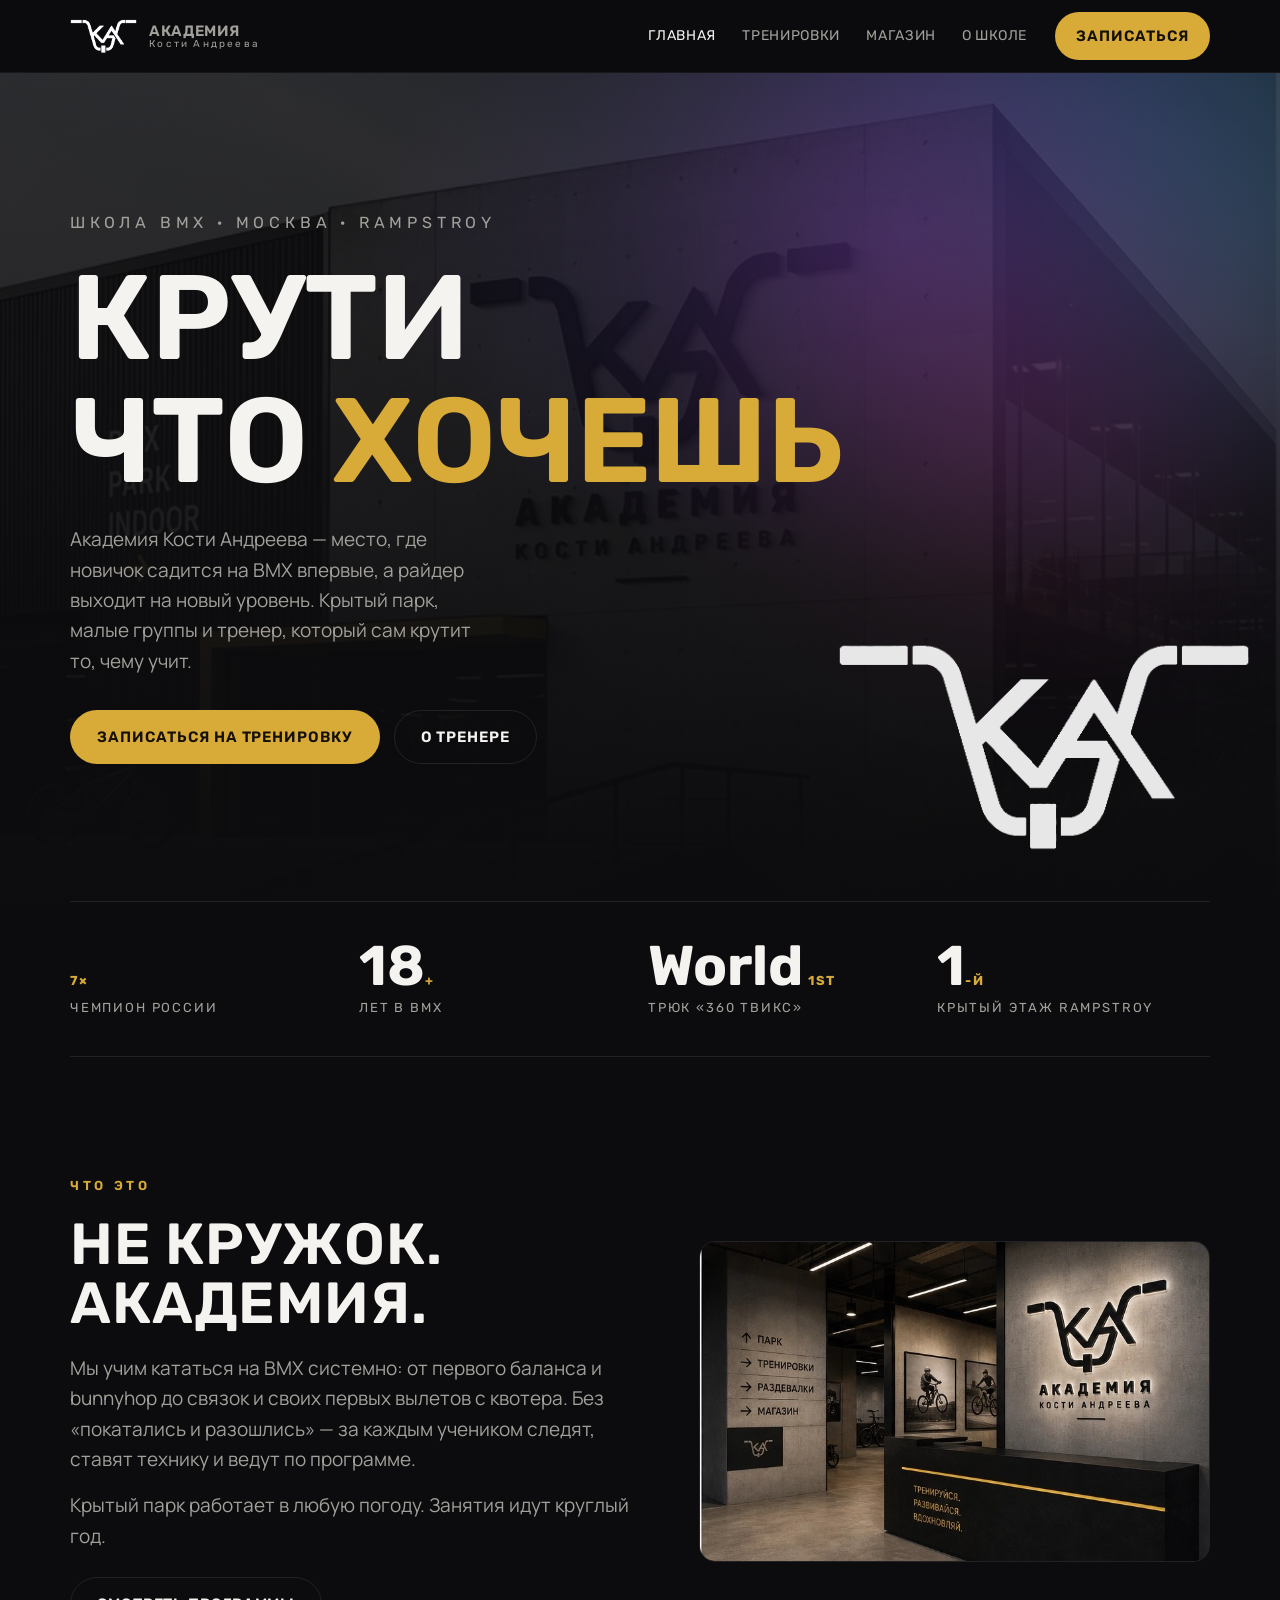
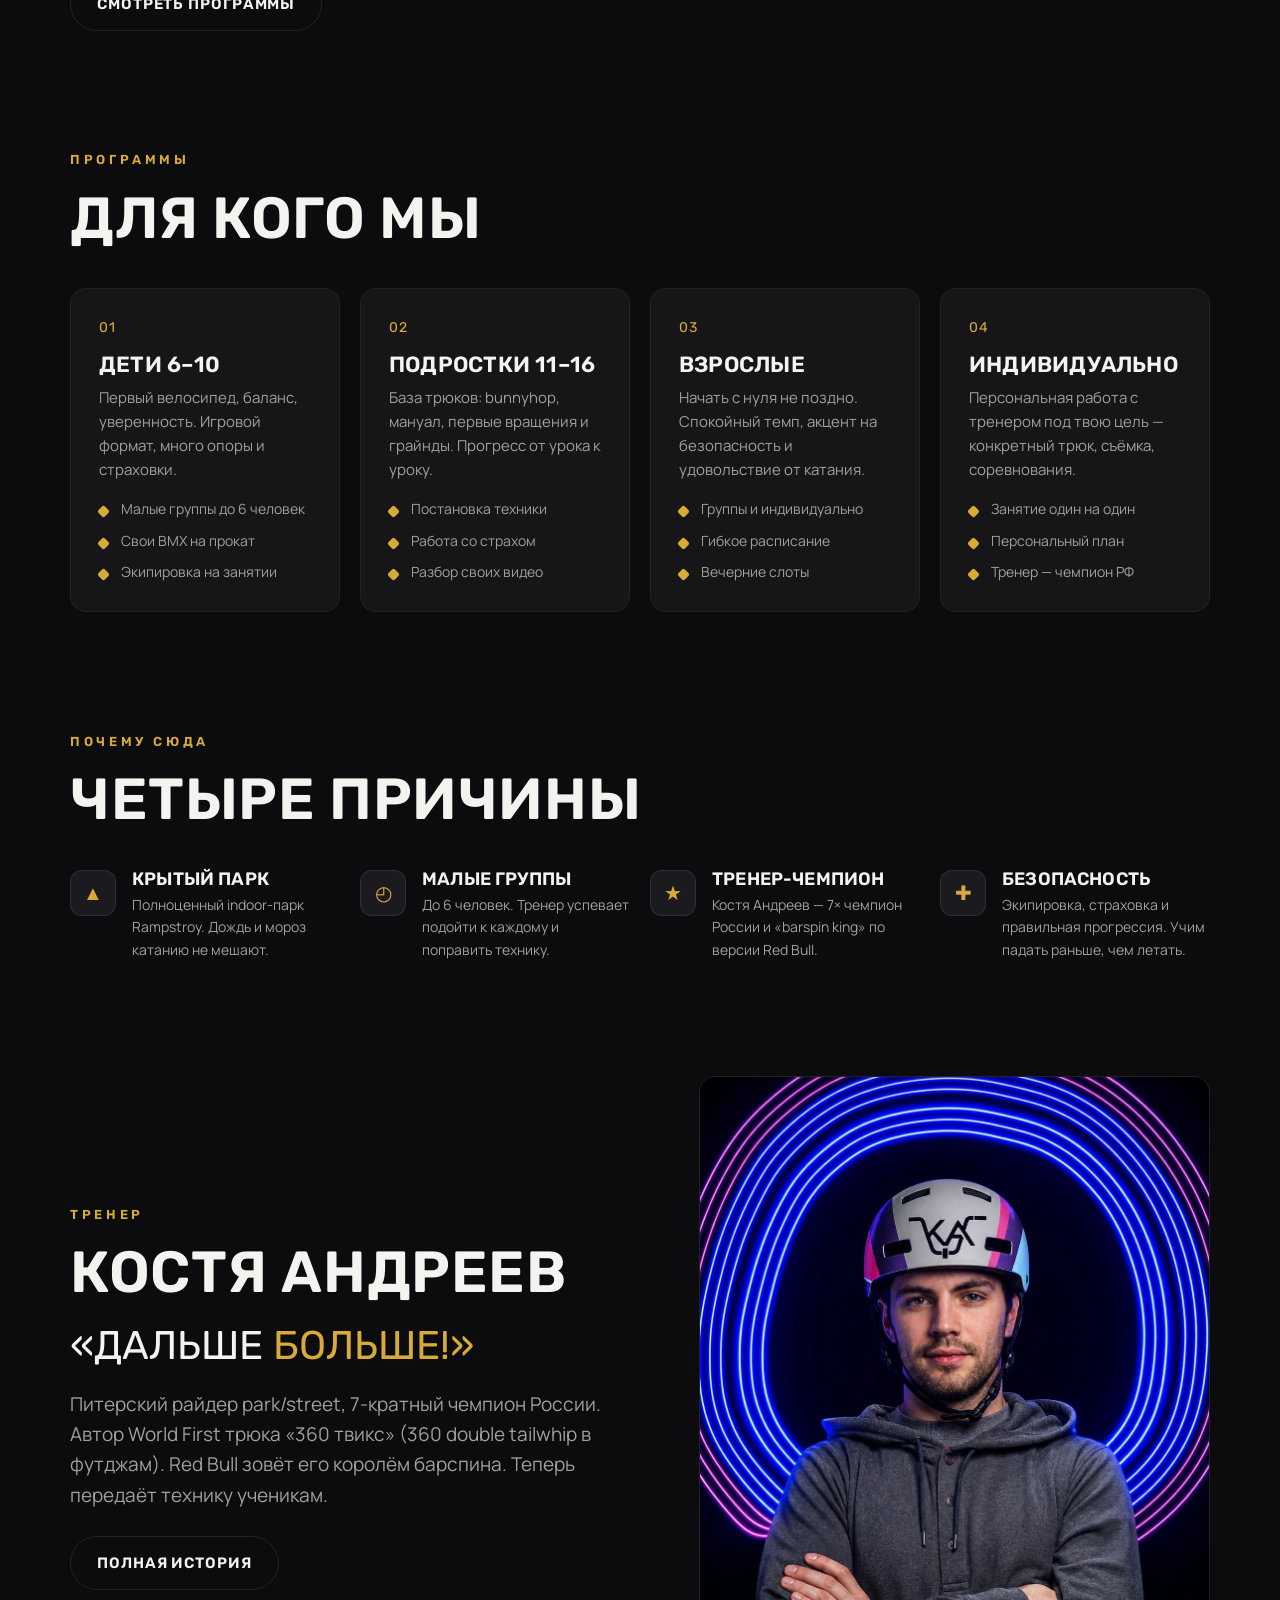
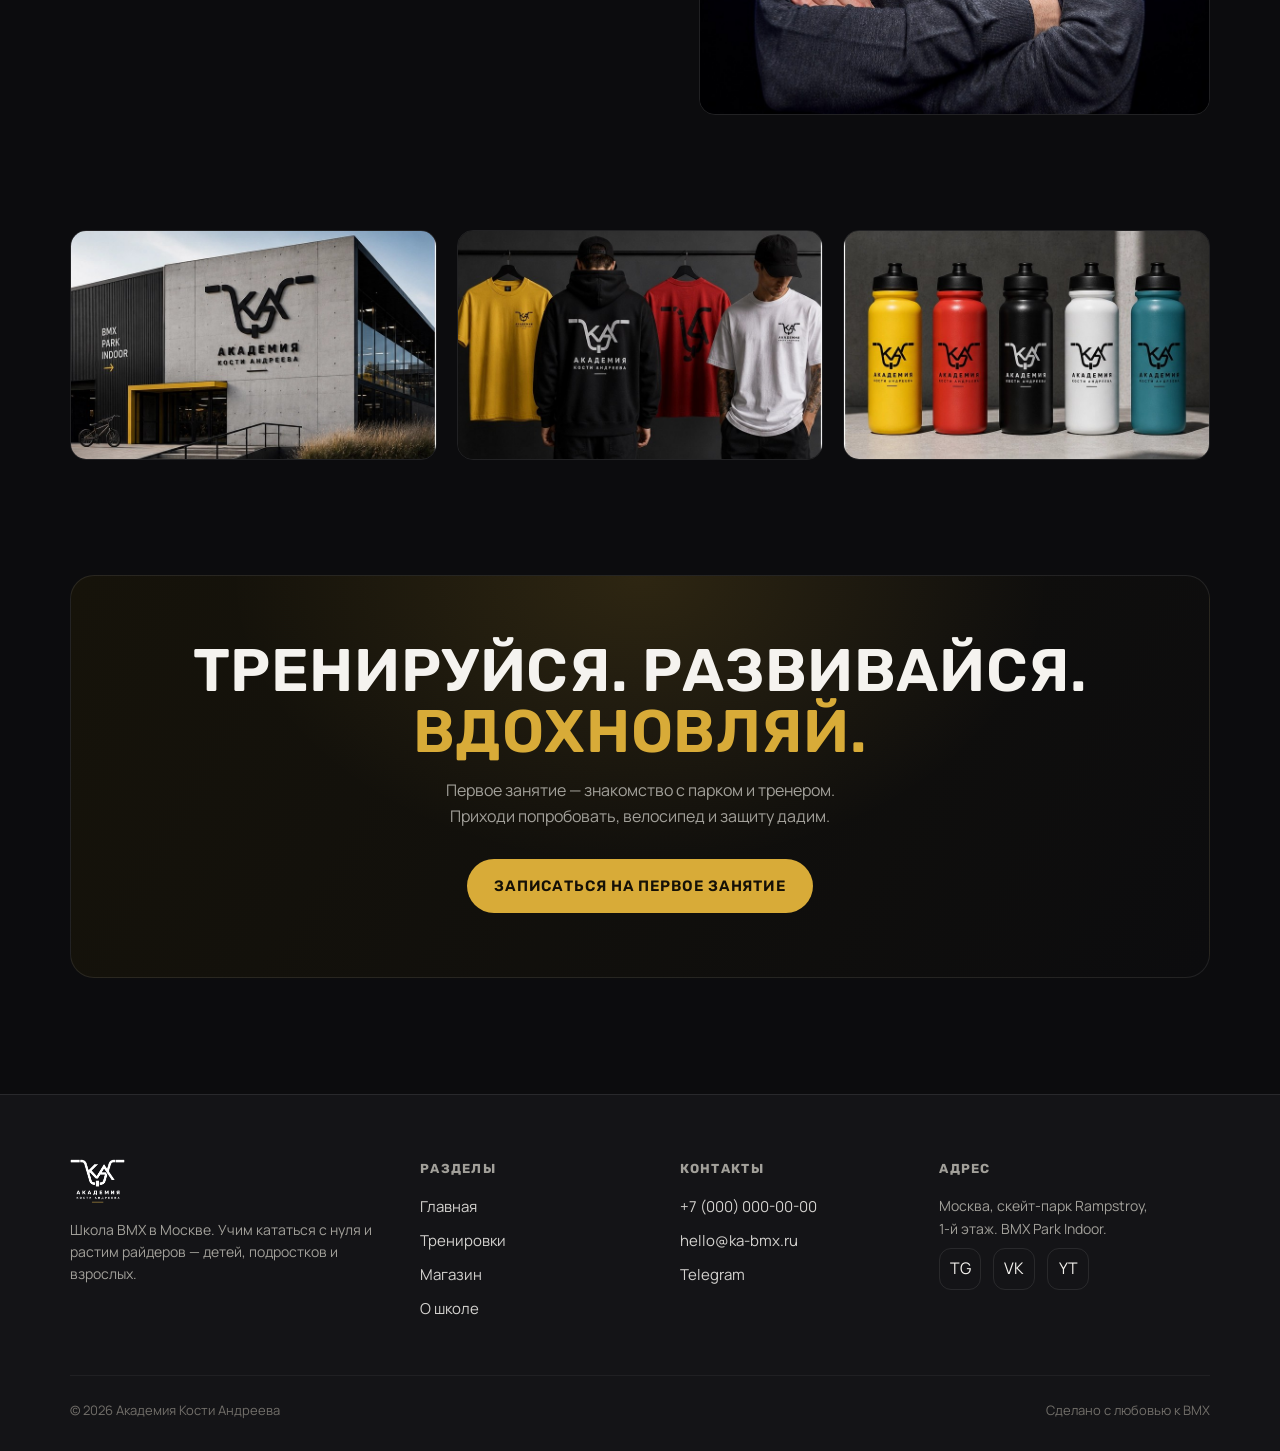
==== index.html @ 8b7b860c "Сайт «Академия Кости Андреева» — школа BMX Статический сайт (HTML/CSS/JS, без сборки), адаптив под д" ====
<!DOCTYPE html>
<html lang="ru">
<head>
<meta charset="UTF-8">
<meta name="viewport" content="width=device-width, initial-scale=1">
<title>Академия Кости Андреева — школа BMX в Москве</title>
<meta name="description" content="BMX-школа Кости Андреева на первом этаже Rampstroy в Москве. Обучение трюкам для детей, подростков и взрослых. Крытый парк, малые группы, тренер — чемпион России.">
<meta property="og:title" content="Академия Кости Андреева — школа BMX в Москве">
<meta property="og:description" content="Крытый парк, малые группы, тренер — 7× чемпион России. Тренируйся. Развивайся. Вдохновляй.">
<meta property="og:image" content="assets/img/building.jpg">
<link rel="icon" type="image/png" sizes="32x32" href="assets/logo/favicon-32.png">
<link rel="apple-touch-icon" href="assets/logo/favicon-180.png">
<link rel="preconnect" href="https://fonts.googleapis.com">
<link rel="preconnect" href="https://fonts.gstatic.com" crossorigin>
<link href="https://fonts.googleapis.com/css2?family=Rubik:wght@500;600;700;800;900&family=Manrope:wght@400;500;600;700&display=swap&subset=cyrillic,latin" rel="stylesheet">
<link rel="stylesheet" href="styles.css">
</head>
<body>

<header class="header">
  <nav class="nav container">
    <a class="brand" href="index.html">
      <img src="assets/logo/logo-mark-white.png" alt="Логотип Академии Кости Андреева">
      <span style="line-height:1"><b>Академия</b><span>Кости Андреева</span></span>
    </a>
    <div class="nav-links" id="menu">
      <a href="index.html" aria-current="page">Главная</a>
      <a href="training.html">Тренировки</a>
      <a href="shop.html">Магазин</a>
      <a href="about.html">О школе</a>
      <a class="btn btn-gold" href="training.html#zapis">Записаться</a>
    </div>
    <a class="btn btn-gold desk" href="training.html#zapis">Записаться</a>
    <button class="burger" aria-label="Меню"><span></span><span></span><span></span></button>
  </nav>
</header>

<section class="hero">
  <div class="hero-bg"><img src="assets/img/building.jpg" alt="Здание академии"></div>
  <div class="hero-glow"></div>
  <img class="hero-mark" src="assets/logo/logo-mark-white.png" alt="">
  <div class="container hero-inner">
    <div class="tag">Школа BMX · Москва · Rampstroy</div>
    <h1>Крути<br>что <span class="g">хочешь</span></h1>
    <p class="lead">Академия Кости Андреева — место, где новичок садится на BMX впервые, а райдер выходит на новый уровень. Крытый парк, малые группы и тренер, который сам крутит то, чему учит.</p>
    <div class="hero-cta">
      <a class="btn btn-gold" href="training.html#zapis">Записаться на тренировку</a>
      <a class="btn btn-ghost" href="about.html">О тренере</a>
    </div>
  </div>
</section>

<div class="container">
  <div class="stats reveal">
    <div class="stat"><b><span class="g">7×</span></b><span>чемпион России</span></div>
    <div class="stat"><b>18<span class="g">+</span></b><span>лет в BMX</span></div>
    <div class="stat"><b>World<span class="g"> 1st</span></b><span>трюк «360 твикс»</span></div>
    <div class="stat"><b>1<span class="g">-й</span></b><span>крытый этаж Rampstroy</span></div>
  </div>
</div>

<section class="section">
  <div class="container split">
    <div class="reveal">
      <div class="eyebrow">Что это</div>
      <h2 class="sec-title">Не кружок.<br>Академия.</h2>
      <p class="lead" style="margin-top:20px">Мы учим кататься на BMX системно: от первого баланса и bunnyhop до связок и своих первых вылетов с квотера. Без «покатались и разошлись» — за каждым учеником следят, ставят технику и ведут по программе.</p>
      <p class="lead" style="margin-top:16px">Крытый парк работает в любую погоду. Занятия идут круглый год.</p>
      <a class="btn btn-ghost" style="margin-top:26px" href="training.html">Смотреть программы</a>
    </div>
    <div class="media wide reveal"><img src="assets/img/reception.jpg" alt="Интерьер академии"></div>
  </div>
</section>

<section class="section" style="padding-top:0">
  <div class="container">
    <div class="reveal" style="margin-bottom:40px">
      <div class="eyebrow">Программы</div>
      <h2 class="sec-title">Для кого мы</h2>
    </div>
    <div class="grid g-4">
      <div class="card reveal">
        <div class="num">01</div><h3>Дети 6–10</h3>
        <p>Первый велосипед, баланс, уверенность. Игровой формат, много опоры и страховки.</p>
        <ul><li>Малые группы до 6 человек</li><li>Свои BMX на прокат</li><li>Экипировка на занятии</li></ul>
      </div>
      <div class="card reveal">
        <div class="num">02</div><h3>Подростки 11–16</h3>
        <p>База трюков: bunnyhop, мануал, первые вращения и грайнды. Прогресс от урока к уроку.</p>
        <ul><li>Постановка техники</li><li>Работа со страхом</li><li>Разбор своих видео</li></ul>
      </div>
      <div class="card reveal">
        <div class="num">03</div><h3>Взрослые</h3>
        <p>Начать с нуля не поздно. Спокойный темп, акцент на безопасность и удовольствие от катания.</p>
        <ul><li>Группы и индивидуально</li><li>Гибкое расписание</li><li>Вечерние слоты</li></ul>
      </div>
      <div class="card reveal">
        <div class="num">04</div><h3>Индивидуально</h3>
        <p>Персональная работа с тренером под твою цель — конкретный трюк, съёмка, соревнования.</p>
        <ul><li>Занятие один на один</li><li>Персональный план</li><li>Тренер — чемпион РФ</li></ul>
      </div>
    </div>
  </div>
</section>

<section class="section" style="padding-top:0">
  <div class="container">
    <div class="reveal" style="margin-bottom:40px">
      <div class="eyebrow">Почему сюда</div>
      <h2 class="sec-title">Четыре причины</h2>
    </div>
    <div class="grid g-4">
      <div class="feat reveal"><div class="ic">▲</div><div><h3>Крытый парк</h3><p>Полноценный indoor-парк Rampstroy. Дождь и мороз катанию не мешают.</p></div></div>
      <div class="feat reveal"><div class="ic">◴</div><div><h3>Малые группы</h3><p>До 6 человек. Тренер успевает подойти к каждому и поправить технику.</p></div></div>
      <div class="feat reveal"><div class="ic">★</div><div><h3>Тренер-чемпион</h3><p>Костя Андреев — 7× чемпион России и «barspin king» по версии Red Bull.</p></div></div>
      <div class="feat reveal"><div class="ic">✚</div><div><h3>Безопасность</h3><p>Экипировка, страховка и правильная прогрессия. Учим падать раньше, чем летать.</p></div></div>
    </div>
  </div>
</section>

<section class="section" style="padding-top:0">
  <div class="container split rev">
    <div class="media reveal"><img src="assets/img/rider-neon.jpg" alt="Костя Андреев"></div>
    <div class="reveal">
      <div class="eyebrow">Тренер</div>
      <h2 class="sec-title">Костя Андреев</h2>
      <p class="quote">«Дальше <span class="g">больше!»</span></p>
      <p class="lead">Питерский райдер park/street, 7-кратный чемпион России. Автор World First трюка «360 твикс» (360 double tailwhip в футджам). Red Bull зовёт его королём барспина. Теперь передаёт технику ученикам.</p>
      <a class="btn btn-ghost" style="margin-top:26px" href="about.html">Полная история</a>
    </div>
  </div>
</section>

<section class="section" style="padding-top:0">
  <div class="container">
    <div class="grid g-3">
      <div class="media wide reveal"><img src="assets/img/building.jpg" alt="Академия снаружи"></div>
      <div class="media wide reveal"><img src="assets/img/merch.jpg" alt="Мерч академии"></div>
      <div class="media wide reveal"><img src="assets/img/bottles.jpg" alt="Бутылки академии"></div>
    </div>
  </div>
</section>

<section class="section" style="padding-top:0">
  <div class="container">
    <div class="band reveal">
      <h2>Тренируйся. Развивайся.<br><span style="color:var(--gold)">Вдохновляй.</span></h2>
      <p>Первое занятие — знакомство с парком и тренером. Приходи попробовать, велосипед и защиту дадим.</p>
      <a class="btn btn-gold" href="training.html#zapis">Записаться на первое занятие</a>
    </div>
  </div>
</section>

<!--FOOTER-->
<footer class="footer">
  <div class="container">
    <div class="f-grid">
      <div>
        <img class="flogo" src="assets/logo/logo-full-white.png" alt="Академия Кости Андреева">
        <p class="small">Школа BMX в Москве. Учим кататься с нуля и растим райдеров — детей, подростков и взрослых.</p>
      </div>
      <div>
        <h4>Разделы</h4>
        <a class="fl" href="index.html">Главная</a>
        <a class="fl" href="training.html">Тренировки</a>
        <a class="fl" href="shop.html">Магазин</a>
        <a class="fl" href="about.html">О школе</a>
      </div>
      <div>
        <h4>Контакты</h4>
        <a class="fl" href="tel:+70000000000">+7 (000) 000-00-00</a>
        <a class="fl" href="mailto:hello@ka-bmx.ru">hello@ka-bmx.ru</a>
        <a class="fl" href="https://t.me/">Telegram</a>
      </div>
      <div>
        <h4>Адрес</h4>
        <p class="small">Москва, скейт-парк Rampstroy,<br>1-й этаж. BMX Park Indoor.</p>
        <div class="socials">
          <a href="https://t.me/" aria-label="Telegram">TG</a>
          <a href="https://vk.com/" aria-label="VK">VK</a>
          <a href="https://youtube.com/" aria-label="YouTube">YT</a>
        </div>
      </div>
    </div>
    <div class="f-bottom">
      <span>© <span data-year>2026</span> Академия Кости Андреева</span>
      <span>Сделано с любовью к BMX</span>
    </div>
  </div>
</footer>

<script src="app.js"></script>
</body>
</html>
---- styles.css ----
:root{
  --bg:#0c0c0e;
  --bg-2:#141417;
  --bg-3:#1b1b1f;
  --card:#161619;
  --ink:#f5f3ef;
  --muted:#a2a09a;
  --muted-2:#726f6a;
  --gold:#d8ab38;
  --gold-hi:#f0c85c;
  --line:rgba(255,255,255,.09);
  --line-2:rgba(255,255,255,.05);
  --neon-a:#ff2e9a;
  --neon-b:#7b5cff;
  --neon-c:#22d3ee;
  --r:16px;
  --maxw:1180px;
  --ease:cubic-bezier(.2,.7,.2,1);
}

*{box-sizing:border-box;margin:0;padding:0}
html{scroll-behavior:smooth;-webkit-text-size-adjust:100%}
body{
  font-family:"Manrope",system-ui,-apple-system,Segoe UI,Roboto,sans-serif;
  background:var(--bg);color:var(--ink);line-height:1.6;
  font-size:16px;overflow-x:hidden;-webkit-font-smoothing:antialiased;
}
img{max-width:100%;display:block}
a{color:inherit;text-decoration:none}
h1,h2,h3,.display{font-family:"Rubik",Impact,sans-serif;font-weight:600;line-height:1.02;text-transform:uppercase;letter-spacing:.01em}
::selection{background:var(--gold);color:#000}

.container{width:100%;max-width:var(--maxw);margin:0 auto;padding:0 20px}
.section{padding:clamp(56px,9vw,120px) 0}
.eyebrow{
  font-family:"Rubik",sans-serif;text-transform:uppercase;letter-spacing:.28em;
  font-size:13px;color:var(--gold);font-weight:600;display:inline-block;margin-bottom:18px;
}
.sec-title{font-size:clamp(30px,5.4vw,58px)}
.lead{color:var(--muted);font-size:clamp(16px,2vw,19px);max-width:60ch}

/* buttons */
.btn{
  display:inline-flex;align-items:center;gap:10px;cursor:pointer;
  font-family:"Rubik",sans-serif;text-transform:uppercase;letter-spacing:.06em;font-weight:600;
  font-size:15px;padding:14px 26px;border-radius:100px;border:1px solid transparent;
  transition:transform .2s var(--ease),background .2s,color .2s,border-color .2s;
}
.btn:hover{transform:translateY(-2px)}
.btn-gold{background:var(--gold);color:#151006}
.btn-gold:hover{background:var(--gold-hi)}
.btn-ghost{border-color:var(--line);color:var(--ink);background:transparent}
.btn-ghost:hover{border-color:var(--gold);color:var(--gold)}
.btn-block{width:100%;justify-content:center}

/* header */
.header{position:sticky;top:0;z-index:50;background:rgba(12,12,14,.72);backdrop-filter:blur(14px);border-bottom:1px solid var(--line-2)}
.nav{display:flex;align-items:center;gap:28px;height:72px}
.brand{display:flex;align-items:center;gap:12px;margin-right:auto}
.brand img{height:34px;width:auto}
.brand b{font-family:"Rubik",sans-serif;text-transform:uppercase;font-size:15px;letter-spacing:.04em;font-weight:600;line-height:1}
.brand span{display:block;font-size:10px;letter-spacing:.22em;color:var(--muted);font-family:"Rubik",sans-serif}
.nav-links{display:flex;gap:26px;align-items:center}
.nav-links a{font-family:"Rubik",sans-serif;text-transform:uppercase;letter-spacing:.05em;font-size:14px;color:var(--muted);transition:color .2s}
.nav-links a:hover,.nav-links a[aria-current="page"]{color:var(--ink)}
.nav .btn{padding:11px 20px}
@media(min-width:901px){.nav-links>.btn{display:none}}
.burger{display:none;background:none;border:0;cursor:pointer;flex-direction:column;gap:5px;padding:8px}
.burger span{width:24px;height:2px;background:var(--ink);transition:.25s}

/* hero */
.hero{position:relative;min-height:calc(100vh - 72px);display:flex;flex-direction:column;justify-content:center;overflow:hidden}
.hero-bg{position:absolute;inset:0;z-index:0}
.hero-bg img{width:100%;height:100%;object-fit:cover;opacity:.34;filter:grayscale(.2) contrast(1.05)}
.hero-bg::after{content:"";position:absolute;inset:0;background:
  radial-gradient(60% 60% at 70% 20%,rgba(123,92,255,.18),transparent 70%),
  linear-gradient(180deg,rgba(12,12,14,.55) 0%,rgba(12,12,14,.8) 60%,var(--bg) 100%)}
.hero-glow{position:absolute;z-index:0;width:640px;height:640px;right:-120px;top:-160px;border-radius:50%;
  background:conic-gradient(from 200deg,var(--neon-a),var(--neon-b),var(--neon-c),var(--neon-a));
  filter:blur(120px);opacity:.22;pointer-events:none}
.hero-inner{position:relative;z-index:1;padding-top:60px;padding-bottom:60px}
.hero h1{font-size:clamp(44px,10vw,120px);letter-spacing:-.01em}
.hero h1 .g{color:var(--gold)}
.hero .tag{font-family:"Rubik",sans-serif;text-transform:uppercase;letter-spacing:.3em;color:var(--muted);font-size:clamp(12px,2.4vw,16px);margin-bottom:22px}
.hero .lead{margin:22px 0 34px;max-width:34ch}
.hero-cta{display:flex;gap:14px;flex-wrap:wrap}
.hero-mark{position:absolute;right:2%;bottom:6%;width:min(38vw,420px);opacity:.9;z-index:1;pointer-events:none}
@media(max-width:820px){.hero-mark{display:none}}

/* stats */
.stats{display:grid;grid-template-columns:repeat(4,1fr);gap:16px;border-top:1px solid var(--line);border-bottom:1px solid var(--line);padding:36px 0}
.stat b{font-family:"Rubik",sans-serif;font-size:clamp(34px,6vw,56px);color:var(--ink);display:block;line-height:1}
.stat b .g{color:var(--gold)}
.stat span{color:var(--muted);font-size:13px;text-transform:uppercase;letter-spacing:.14em;font-family:"Rubik",sans-serif}
@media(max-width:640px){.stats{grid-template-columns:repeat(2,1fr);gap:28px 16px}}

/* generic grid */
.grid{display:grid;gap:20px}
.g-3{grid-template-columns:repeat(3,1fr)}
.g-2{grid-template-columns:repeat(2,1fr)}
.g-4{grid-template-columns:repeat(4,1fr)}
@media(max-width:900px){.g-3,.g-4{grid-template-columns:repeat(2,1fr)}}
@media(max-width:600px){.g-2,.g-3,.g-4{grid-template-columns:1fr}}

/* cards */
.card{background:var(--card);border:1px solid var(--line-2);border-radius:var(--r);padding:28px;transition:border-color .25s,transform .25s var(--ease)}
.card:hover{border-color:var(--gold);transform:translateY(-4px)}
.card .num{font-family:"Rubik",sans-serif;font-size:14px;color:var(--gold);letter-spacing:.1em}
.card h3{font-size:22px;margin:14px 0 10px}
.card p{color:var(--muted);font-size:15px}
.card ul{list-style:none;margin-top:16px;display:flex;flex-direction:column;gap:9px}
.card li{color:var(--muted);font-size:14px;padding-left:22px;position:relative}
.card li::before{content:"";position:absolute;left:0;top:9px;width:9px;height:9px;background:var(--gold);border-radius:2px;transform:rotate(45deg)}
.card .price{font-family:"Rubik",sans-serif;font-size:26px;margin-top:18px}
.card .price small{font-size:13px;color:var(--muted);font-family:"Manrope"}

/* split */
.split{display:grid;grid-template-columns:1.05fr .95fr;gap:clamp(28px,5vw,64px);align-items:center}
.split.rev>*:first-child{order:2}
@media(max-width:860px){.split{grid-template-columns:1fr}.split.rev>*:first-child{order:0}}
.media{border-radius:var(--r);overflow:hidden;border:1px solid var(--line);position:relative}
.media img{width:100%;aspect-ratio:4/5;object-fit:cover}
.media.wide img{aspect-ratio:16/10}

/* coach quote */
.quote{font-family:"Rubik",sans-serif;text-transform:uppercase;font-size:clamp(24px,4vw,40px);line-height:1.05;margin:22px 0}
.quote .g{color:var(--gold)}

/* schedule table */
.table-wrap{overflow-x:auto;border:1px solid var(--line);border-radius:var(--r)}
table{width:100%;border-collapse:collapse;min-width:560px}
th,td{text-align:left;padding:16px 18px;border-bottom:1px solid var(--line-2);font-size:15px}
th{font-family:"Rubik",sans-serif;text-transform:uppercase;letter-spacing:.08em;font-size:13px;color:var(--gold);background:var(--bg-2)}
tr:last-child td{border-bottom:0}
td .tag-min{color:var(--muted);font-size:13px}

/* shop */
.product{background:var(--card);border:1px solid var(--line-2);border-radius:var(--r);overflow:hidden;transition:border-color .25s,transform .25s var(--ease)}
.product:hover{border-color:var(--gold);transform:translateY(-4px)}
.product .ph{aspect-ratio:1/1;background:var(--bg-3);display:flex;align-items:center;justify-content:center;position:relative;overflow:hidden}
.product .ph img{width:100%;height:100%;object-fit:cover}
.product .ph .lg{width:52%;opacity:.9}
.product .body{padding:18px 20px}
.product h3{font-size:18px}
.product .row{display:flex;align-items:center;justify-content:space-between;margin-top:12px}
.product .p{font-family:"Rubik",sans-serif;font-size:22px}
.pill{display:inline-block;font-family:"Rubik",sans-serif;font-size:11px;letter-spacing:.12em;text-transform:uppercase;color:var(--gold);border:1px solid var(--gold);border-radius:100px;padding:4px 10px}

/* cta band */
.band{background:linear-gradient(120deg,#16130a,#0c0c0e);border:1px solid var(--line);border-radius:24px;padding:clamp(32px,6vw,64px);text-align:center;position:relative;overflow:hidden}
.band::before{content:"";position:absolute;inset:0;background:radial-gradient(60% 120% at 50% 0%,rgba(216,171,56,.14),transparent 60%)}
.band>*{position:relative}
.band h2{font-size:clamp(30px,6vw,60px)}
.band p{color:var(--muted);margin:16px auto 30px;max-width:44ch}

/* about / features */
.feat{display:flex;gap:16px;align-items:flex-start}
.feat .ic{flex:0 0 46px;height:46px;border-radius:12px;background:var(--bg-3);display:grid;place-items:center;color:var(--gold);font-family:"Rubik";font-size:20px;border:1px solid var(--line)}
.feat h3{font-size:18px;margin-bottom:6px}
.feat p{color:var(--muted);font-size:14px}

/* footer */
.footer{border-top:1px solid var(--line);background:var(--bg-2);padding:64px 0 30px}
.f-grid{display:grid;grid-template-columns:1.4fr 1fr 1fr 1.2fr;gap:34px}
@media(max-width:860px){.f-grid{grid-template-columns:1fr 1fr}}
@media(max-width:520px){.f-grid{grid-template-columns:1fr}}
.footer img.flogo{height:44px;margin-bottom:16px}
.footer h4{font-family:"Rubik",sans-serif;text-transform:uppercase;letter-spacing:.1em;font-size:13px;color:var(--muted);margin-bottom:16px}
.footer a.fl{display:block;color:var(--ink);opacity:.85;margin-bottom:10px;font-size:15px;transition:color .2s}
.footer a.fl:hover{color:var(--gold)}
.footer p.small{color:var(--muted);font-size:14px}
.socials{display:flex;gap:12px;margin-top:8px}
.socials a{width:42px;height:42px;border:1px solid var(--line);border-radius:12px;display:grid;place-items:center;color:var(--ink);transition:.2s}
.socials a:hover{border-color:var(--gold);color:var(--gold)}
.f-bottom{display:flex;justify-content:space-between;gap:14px;flex-wrap:wrap;border-top:1px solid var(--line-2);margin-top:44px;padding-top:24px;color:var(--muted-2);font-size:13px}

/* page hero (inner pages) */
.phero{padding:clamp(48px,8vw,96px) 0 clamp(28px,4vw,48px);border-bottom:1px solid var(--line-2);position:relative;overflow:hidden}
.phero .hero-glow{opacity:.16;width:480px;height:480px;right:-80px;top:-140px}
.phero h1{font-size:clamp(38px,8vw,84px)}
.phero p{color:var(--muted);margin-top:16px;max-width:56ch}

/* reveal */
.reveal{opacity:0;transform:translateY(22px);transition:opacity .7s var(--ease),transform .7s var(--ease)}
.reveal.in{opacity:1;transform:none}

/* mobile nav */
@media(max-width:900px){
  .nav-links{position:fixed;inset:72px 0 auto 0;flex-direction:column;background:var(--bg-2);
    border-bottom:1px solid var(--line);padding:22px 20px;gap:20px;transform:translateY(-140%);
    transition:transform .35s var(--ease);align-items:flex-start}
  .nav-links.open{transform:none}
  .nav-links a{font-size:20px}
  .burger{display:flex}
  .nav .btn.desk{display:none}
}
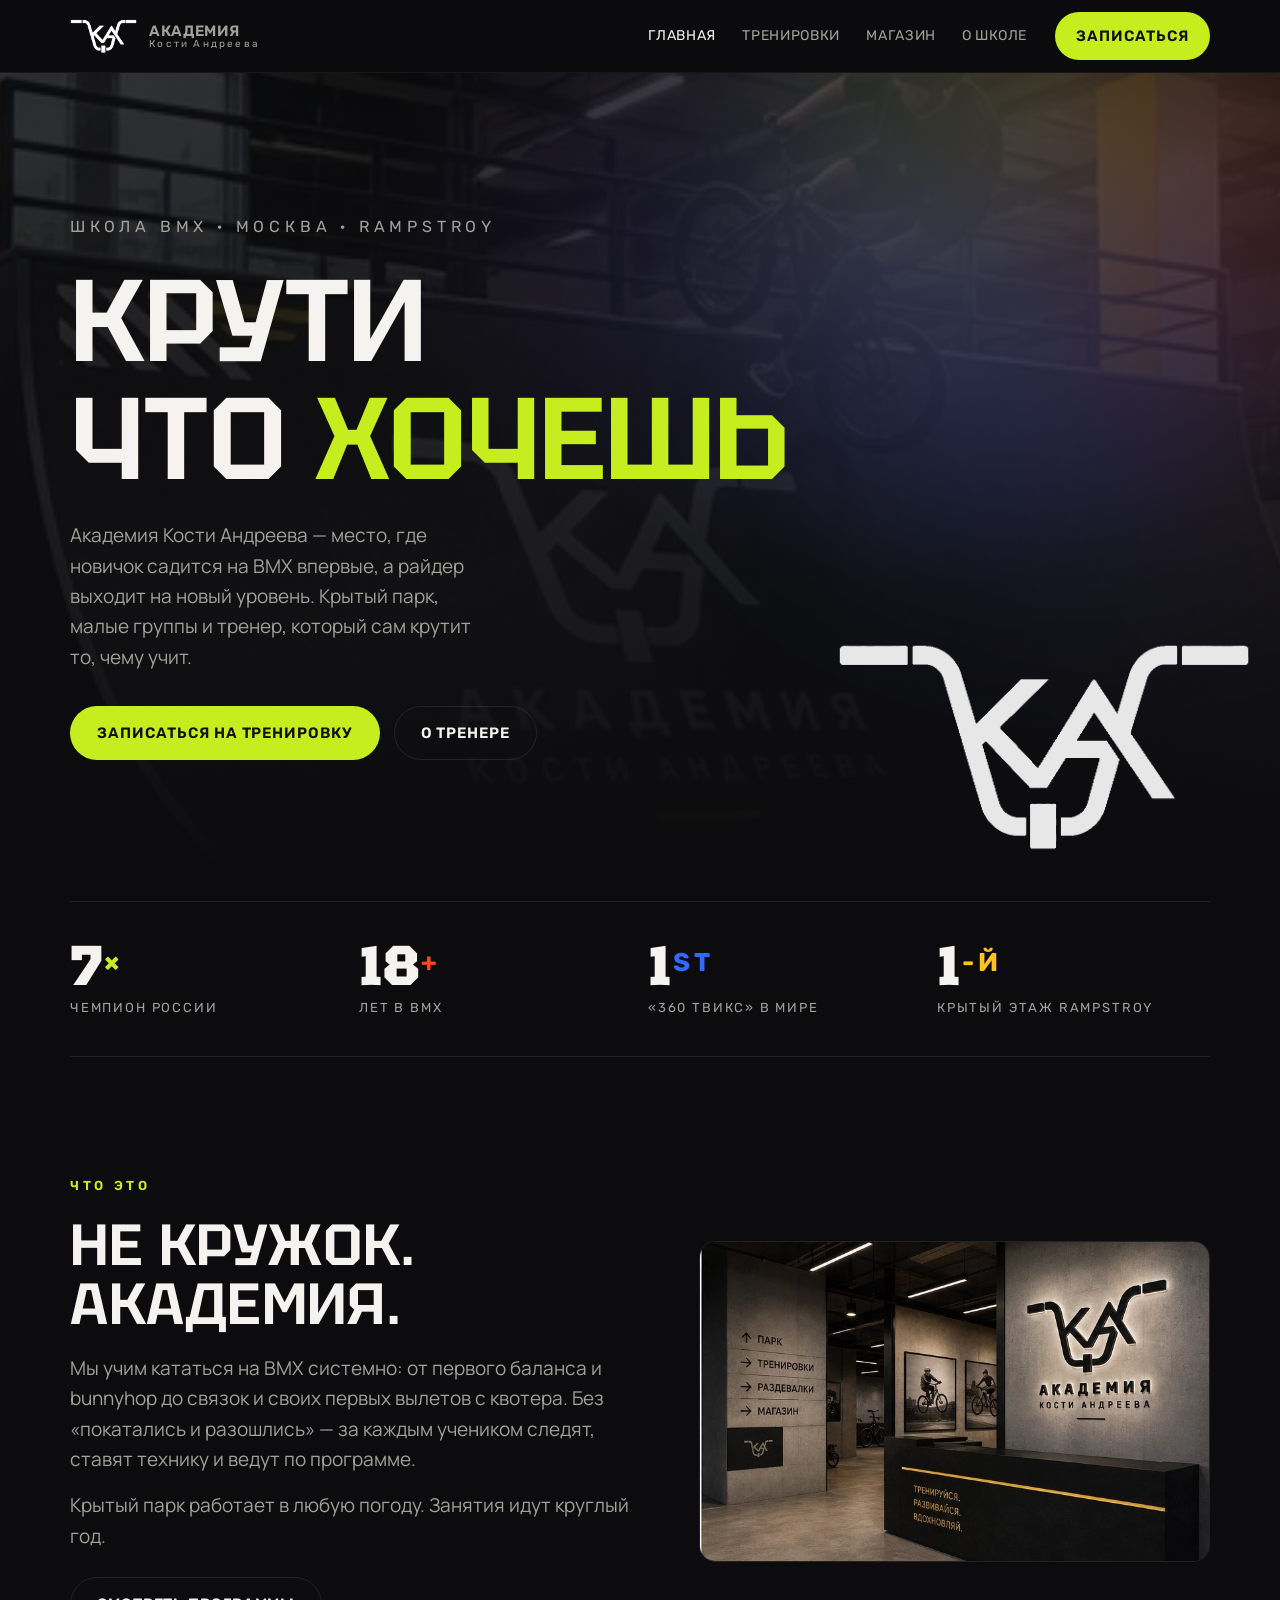
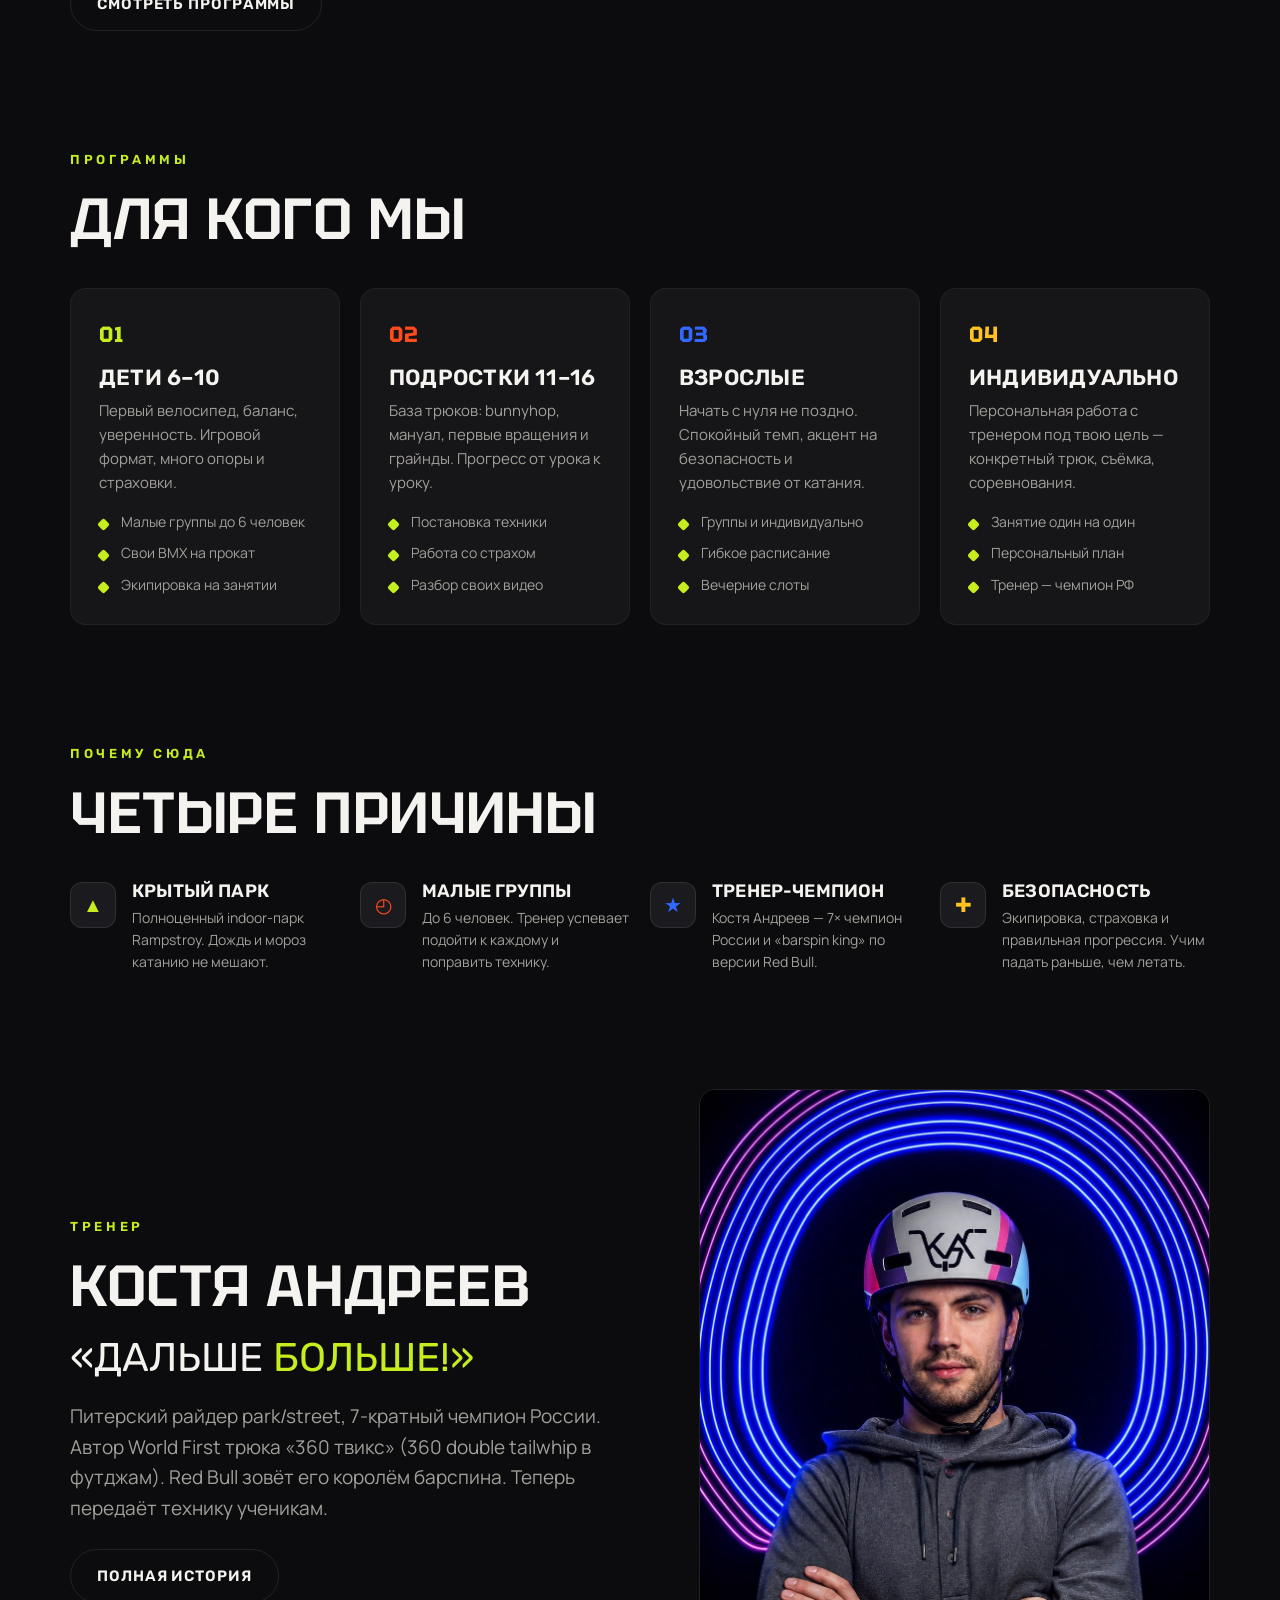
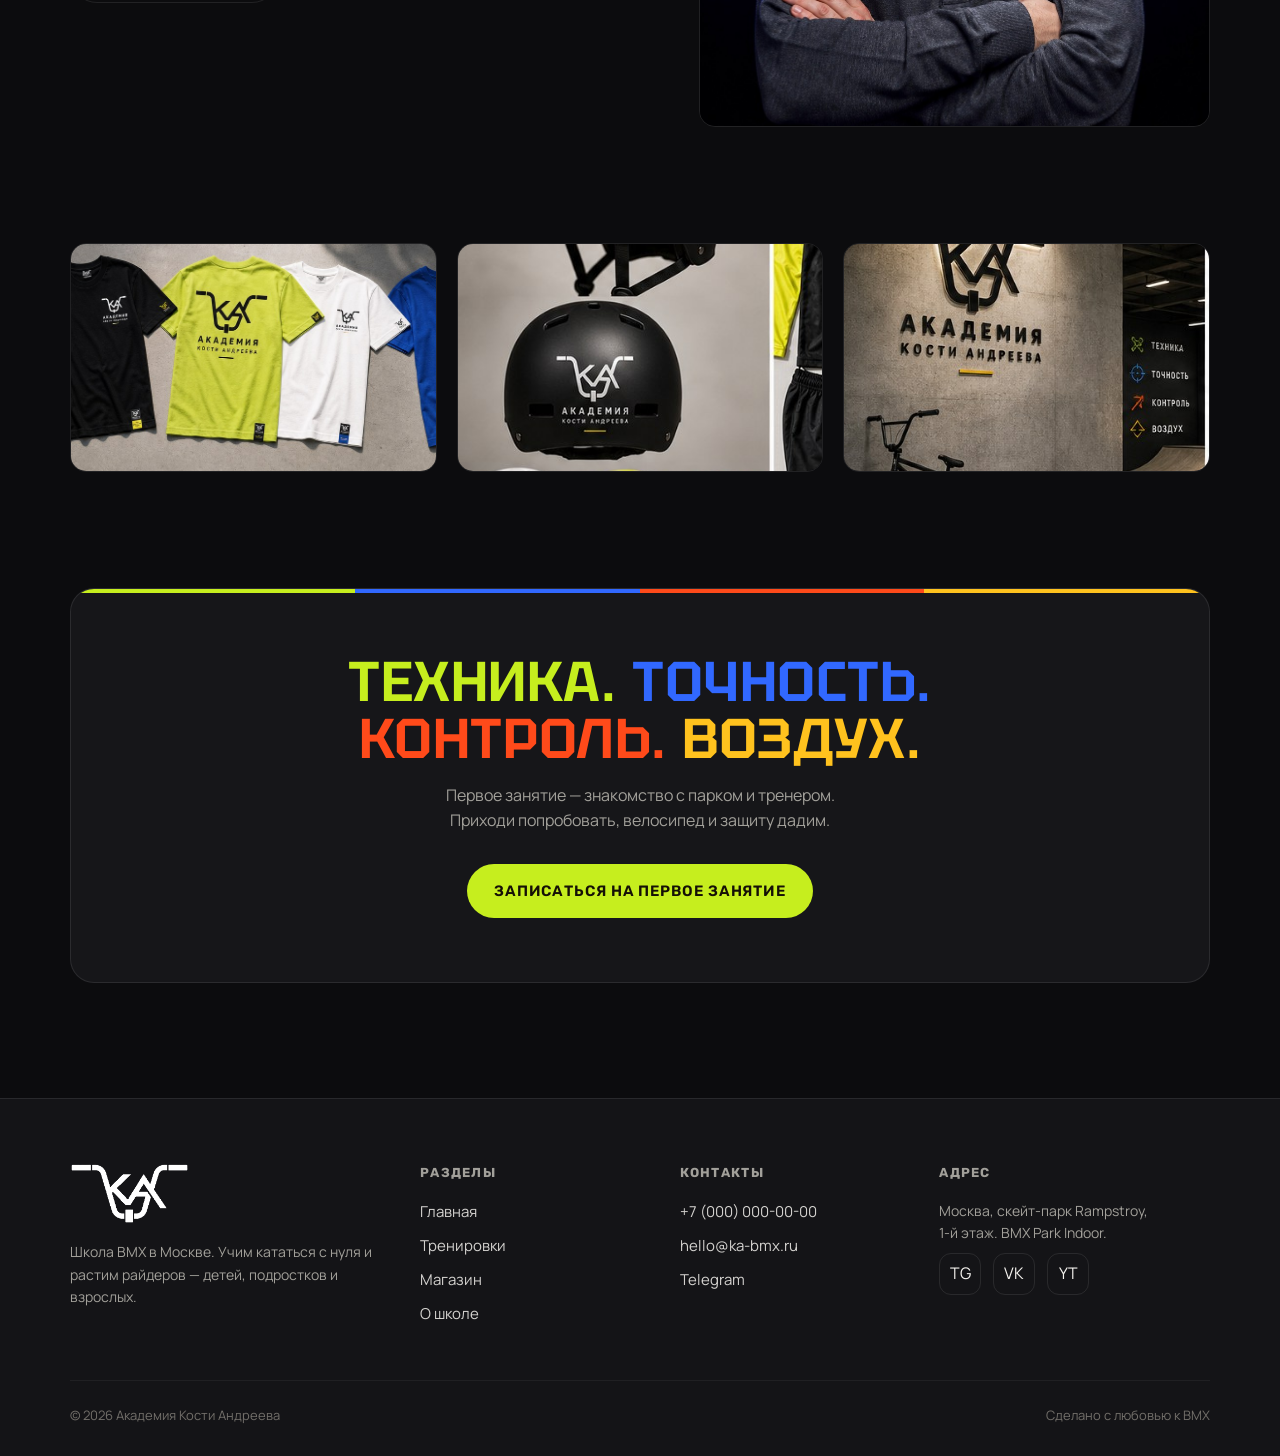
==== commit 1bf50bb9: "Итерация 2: цвет, брендовая палитра, мерч-модалка, шрифт Tektur - палитра из брендбука: лайм/оранж/с" ====
--- a/index.html
+++ b/index.html
@@ -12,7 +12,7 @@
 <link rel="apple-touch-icon" href="assets/logo/favicon-180.png">
 <link rel="preconnect" href="https://fonts.googleapis.com">
 <link rel="preconnect" href="https://fonts.gstatic.com" crossorigin>
-<link href="https://fonts.googleapis.com/css2?family=Rubik:wght@500;600;700;800;900&family=Manrope:wght@400;500;600;700&display=swap&subset=cyrillic,latin" rel="stylesheet">
+<link href="https://fonts.googleapis.com/css2?family=Tektur:wght@600;700;800;900&family=Rubik:wght@500;600;700;800;900&family=Manrope:wght@400;500;600;700&display=swap&subset=cyrillic,latin" rel="stylesheet">
 <link rel="stylesheet" href="styles.css">
 </head>
 <body>
@@ -36,7 +36,7 @@
 </header>
 
 <section class="hero">
-  <div class="hero-bg"><img src="assets/img/building.jpg" alt="Здание академии"></div>
+  <div class="hero-bg"><img src="assets/img/ramp.jpg" alt="BMX-парк академии"></div>
   <div class="hero-glow"></div>
   <img class="hero-mark" src="assets/logo/logo-mark-white.png" alt="">
   <div class="container hero-inner">
@@ -52,9 +52,9 @@
 
 <div class="container">
   <div class="stats reveal">
-    <div class="stat"><b><span class="g">7×</span></b><span>чемпион России</span></div>
+    <div class="stat"><b>7<span class="g">×</span></b><span>чемпион России</span></div>
     <div class="stat"><b>18<span class="g">+</span></b><span>лет в BMX</span></div>
-    <div class="stat"><b>World<span class="g"> 1st</span></b><span>трюк «360 твикс»</span></div>
+    <div class="stat"><b>1<span class="g">st</span></b><span>«360 твикс» в мире</span></div>
     <div class="stat"><b>1<span class="g">-й</span></b><span>крытый этаж Rampstroy</span></div>
   </div>
 </div>
@@ -134,9 +134,9 @@
 <section class="section" style="padding-top:0">
   <div class="container">
     <div class="grid g-3">
-      <div class="media wide reveal"><img src="assets/img/building.jpg" alt="Академия снаружи"></div>
-      <div class="media wide reveal"><img src="assets/img/merch.jpg" alt="Мерч академии"></div>
-      <div class="media wide reveal"><img src="assets/img/bottles.jpg" alt="Бутылки академии"></div>
+      <div class="media wide reveal"><img src="assets/img/tees.jpg" alt="Футболки академии"></div>
+      <div class="media wide reveal"><img src="assets/img/helmets.jpg" alt="Шлемы академии"></div>
+      <div class="media wide reveal"><img src="assets/img/wall.jpg" alt="Логотип на стене академии"></div>
     </div>
   </div>
 </section>
@@ -144,7 +144,7 @@
 <section class="section" style="padding-top:0">
   <div class="container">
     <div class="band reveal">
-      <h2>Тренируйся. Развивайся.<br><span style="color:var(--gold)">Вдохновляй.</span></h2>
+      <h2><span class="c-lime">Техника.</span> <span class="c-blue">Точность.</span><br><span class="c-orange">Контроль.</span> <span class="c-yellow">Воздух.</span></h2>
       <p>Первое занятие — знакомство с парком и тренером. Приходи попробовать, велосипед и защиту дадим.</p>
       <a class="btn btn-gold" href="training.html#zapis">Записаться на первое занятие</a>
     </div>
@@ -156,7 +156,7 @@
   <div class="container">
     <div class="f-grid">
       <div>
-        <img class="flogo" src="assets/logo/logo-full-white.png" alt="Академия Кости Андреева">
+        <img class="flogo" src="assets/logo/logo-mark-white.png" alt="Академия Кости Андреева">
         <p class="small">Школа BMX в Москве. Учим кататься с нуля и растим райдеров — детей, подростков и взрослых.</p>
       </div>
       <div>
--- a/styles.css
+++ b/styles.css
@@ -6,13 +6,18 @@
   --ink:#f5f3ef;
   --muted:#a2a09a;
   --muted-2:#726f6a;
-  --gold:#d8ab38;
-  --gold-hi:#f0c85c;
+  --gold:#c6ee1e;
+  --gold-hi:#d6f851;
+  --lime:#c6ee1e;
+  --orange:#ff4a1a;
+  --blue:#3168ff;
+  --yellow:#ffc21e;
+  --display:"Tektur","Rubik",Impact,sans-serif;
   --line:rgba(255,255,255,.09);
   --line-2:rgba(255,255,255,.05);
-  --neon-a:#ff2e9a;
-  --neon-b:#7b5cff;
-  --neon-c:#22d3ee;
+  --neon-a:#3168ff;
+  --neon-b:#c6ee1e;
+  --neon-c:#ff4a1a;
   --r:16px;
   --maxw:1180px;
   --ease:cubic-bezier(.2,.7,.2,1);
@@ -36,7 +41,7 @@
   font-family:"Rubik",sans-serif;text-transform:uppercase;letter-spacing:.28em;
   font-size:13px;color:var(--gold);font-weight:600;display:inline-block;margin-bottom:18px;
 }
-.sec-title{font-size:clamp(30px,5.4vw,58px)}
+.sec-title{font-family:var(--display);font-size:clamp(30px,5.4vw,58px)}
 .lead{color:var(--muted);font-size:clamp(16px,2vw,19px);max-width:60ch}
 
 /* buttons */
@@ -79,7 +84,7 @@
   background:conic-gradient(from 200deg,var(--neon-a),var(--neon-b),var(--neon-c),var(--neon-a));
   filter:blur(120px);opacity:.22;pointer-events:none}
 .hero-inner{position:relative;z-index:1;padding-top:60px;padding-bottom:60px}
-.hero h1{font-size:clamp(44px,10vw,120px);letter-spacing:-.01em}
+.hero h1{font-family:var(--display);font-size:clamp(42px,9.4vw,116px);letter-spacing:-.01em}
 .hero h1 .g{color:var(--gold)}
 .hero .tag{font-family:"Rubik",sans-serif;text-transform:uppercase;letter-spacing:.3em;color:var(--muted);font-size:clamp(12px,2.4vw,16px);margin-bottom:22px}
 .hero .lead{margin:22px 0 34px;max-width:34ch}
@@ -89,8 +94,42 @@
 
 /* stats */
 .stats{display:grid;grid-template-columns:repeat(4,1fr);gap:16px;border-top:1px solid var(--line);border-bottom:1px solid var(--line);padding:36px 0}
-.stat b{font-family:"Rubik",sans-serif;font-size:clamp(34px,6vw,56px);color:var(--ink);display:block;line-height:1}
-.stat b .g{color:var(--gold)}
+.stat b{font-family:var(--display);font-weight:800;font-size:clamp(40px,5vw,56px);color:var(--ink);display:block;line-height:1}
+.stat b .g{font-size:.46em;vertical-align:.55em;font-weight:700;margin-left:1px}
+.stats .stat:nth-child(1) .g{color:var(--lime)}
+.stats .stat:nth-child(2) .g{color:var(--orange)}
+.stats .stat:nth-child(3) .g{color:var(--blue)}
+.stats .stat:nth-child(4) .g{color:var(--yellow)}
+.grid .card:nth-child(4n+1) .num{color:var(--lime)}
+.grid .card:nth-child(4n+2) .num{color:var(--orange)}
+.grid .card:nth-child(4n+3) .num{color:var(--blue)}
+.grid .card:nth-child(4n+4) .num{color:var(--yellow)}
+.grid .feat:nth-child(4n+1) .ic{color:var(--lime)}
+.grid .feat:nth-child(4n+2) .ic{color:var(--orange)}
+.grid .feat:nth-child(4n+3) .ic{color:var(--blue)}
+.grid .feat:nth-child(4n+4) .ic{color:var(--yellow)}
+.c-lime{color:var(--lime)}.c-blue{color:var(--blue)}.c-orange{color:var(--orange)}.c-yellow{color:var(--yellow)}
+
+/* modal-превью мерча */
+.product{cursor:pointer}
+.modal{position:fixed;inset:0;z-index:100;display:none;align-items:center;justify-content:center;padding:20px}
+.modal.open{display:flex}
+.modal-ov{position:absolute;inset:0;background:rgba(6,6,8,.82);backdrop-filter:blur(6px)}
+.modal-box{position:relative;z-index:1;background:var(--bg-2);border:1px solid var(--line);border-radius:20px;max-width:920px;width:100%;max-height:90vh;overflow:auto;display:grid;grid-template-columns:1fr 1fr}
+.modal-img{background:var(--bg-3)}
+.modal-img img{width:100%;height:100%;object-fit:cover;min-height:340px}
+.modal-info{padding:clamp(24px,4vw,40px);display:flex;flex-direction:column}
+.modal-close{position:absolute;top:14px;right:14px;z-index:2;width:40px;height:40px;border-radius:50%;border:1px solid var(--line);background:rgba(0,0,0,.45);color:var(--ink);font-size:22px;line-height:1;cursor:pointer;display:grid;place-items:center;transition:.2s}
+.modal-close:hover{border-color:var(--lime);color:var(--lime)}
+.modal-info h3{font-family:var(--display);font-size:clamp(24px,3vw,34px);margin-bottom:6px}
+.modal-price{font-family:var(--display);font-size:28px;color:var(--lime);margin:4px 0 18px}
+.modal-info p{color:var(--muted);font-size:15px;margin-bottom:22px}
+.modal-lbl{font-family:"Rubik",sans-serif;text-transform:uppercase;letter-spacing:.1em;font-size:12px;color:var(--muted);margin-bottom:10px}
+.chips{display:flex;flex-wrap:wrap;gap:8px;margin-bottom:22px}
+.chip{border:1px solid var(--line);border-radius:8px;padding:8px 14px;font-size:14px;cursor:pointer;transition:.2s;font-family:"Rubik",sans-serif;color:var(--ink);user-select:none}
+.chip:hover,.chip.sel{border-color:var(--lime);color:var(--lime)}
+.modal-info .btn{margin-top:auto}
+@media(max-width:640px){.modal-box{grid-template-columns:1fr}.modal-img img{min-height:0;max-height:36vh}}
 .stat span{color:var(--muted);font-size:13px;text-transform:uppercase;letter-spacing:.14em;font-family:"Rubik",sans-serif}
 @media(max-width:640px){.stats{grid-template-columns:repeat(2,1fr);gap:28px 16px}}
 
@@ -105,7 +144,7 @@
 /* cards */
 .card{background:var(--card);border:1px solid var(--line-2);border-radius:var(--r);padding:28px;transition:border-color .25s,transform .25s var(--ease)}
 .card:hover{border-color:var(--gold);transform:translateY(-4px)}
-.card .num{font-family:"Rubik",sans-serif;font-size:14px;color:var(--gold);letter-spacing:.1em}
+.card .num{font-family:var(--display);font-weight:700;font-size:22px;color:var(--gold);letter-spacing:.04em}
 .card h3{font-size:22px;margin:14px 0 10px}
 .card p{color:var(--muted);font-size:15px}
 .card ul{list-style:none;margin-top:16px;display:flex;flex-direction:column;gap:9px}
@@ -147,10 +186,10 @@
 .pill{display:inline-block;font-family:"Rubik",sans-serif;font-size:11px;letter-spacing:.12em;text-transform:uppercase;color:var(--gold);border:1px solid var(--gold);border-radius:100px;padding:4px 10px}
 
 /* cta band */
-.band{background:linear-gradient(120deg,#16130a,#0c0c0e);border:1px solid var(--line);border-radius:24px;padding:clamp(32px,6vw,64px);text-align:center;position:relative;overflow:hidden}
-.band::before{content:"";position:absolute;inset:0;background:radial-gradient(60% 120% at 50% 0%,rgba(216,171,56,.14),transparent 60%)}
+.band{background:var(--card);border:1px solid var(--line);border-radius:24px;padding:clamp(34px,6vw,64px);text-align:center;position:relative;overflow:hidden}
+.band::before{content:"";position:absolute;left:0;right:0;top:0;height:4px;background:linear-gradient(90deg,var(--lime) 0 25%,var(--blue) 25% 50%,var(--orange) 50% 75%,var(--yellow) 75% 100%)}
 .band>*{position:relative}
-.band h2{font-size:clamp(30px,6vw,60px)}
+.band h2{font-family:var(--display);font-size:clamp(28px,5.6vw,56px)}
 .band p{color:var(--muted);margin:16px auto 30px;max-width:44ch}
 
 /* about / features */
@@ -164,7 +203,7 @@
 .f-grid{display:grid;grid-template-columns:1.4fr 1fr 1fr 1.2fr;gap:34px}
 @media(max-width:860px){.f-grid{grid-template-columns:1fr 1fr}}
 @media(max-width:520px){.f-grid{grid-template-columns:1fr}}
-.footer img.flogo{height:44px;margin-bottom:16px}
+.footer img.flogo{height:60px;width:auto;margin-bottom:18px}
 .footer h4{font-family:"Rubik",sans-serif;text-transform:uppercase;letter-spacing:.1em;font-size:13px;color:var(--muted);margin-bottom:16px}
 .footer a.fl{display:block;color:var(--ink);opacity:.85;margin-bottom:10px;font-size:15px;transition:color .2s}
 .footer a.fl:hover{color:var(--gold)}
@@ -177,7 +216,7 @@
 /* page hero (inner pages) */
 .phero{padding:clamp(48px,8vw,96px) 0 clamp(28px,4vw,48px);border-bottom:1px solid var(--line-2);position:relative;overflow:hidden}
 .phero .hero-glow{opacity:.16;width:480px;height:480px;right:-80px;top:-140px}
-.phero h1{font-size:clamp(38px,8vw,84px)}
+.phero h1{font-family:var(--display);font-size:clamp(38px,8vw,84px)}
 .phero p{color:var(--muted);margin-top:16px;max-width:56ch}
 
 /* reveal */
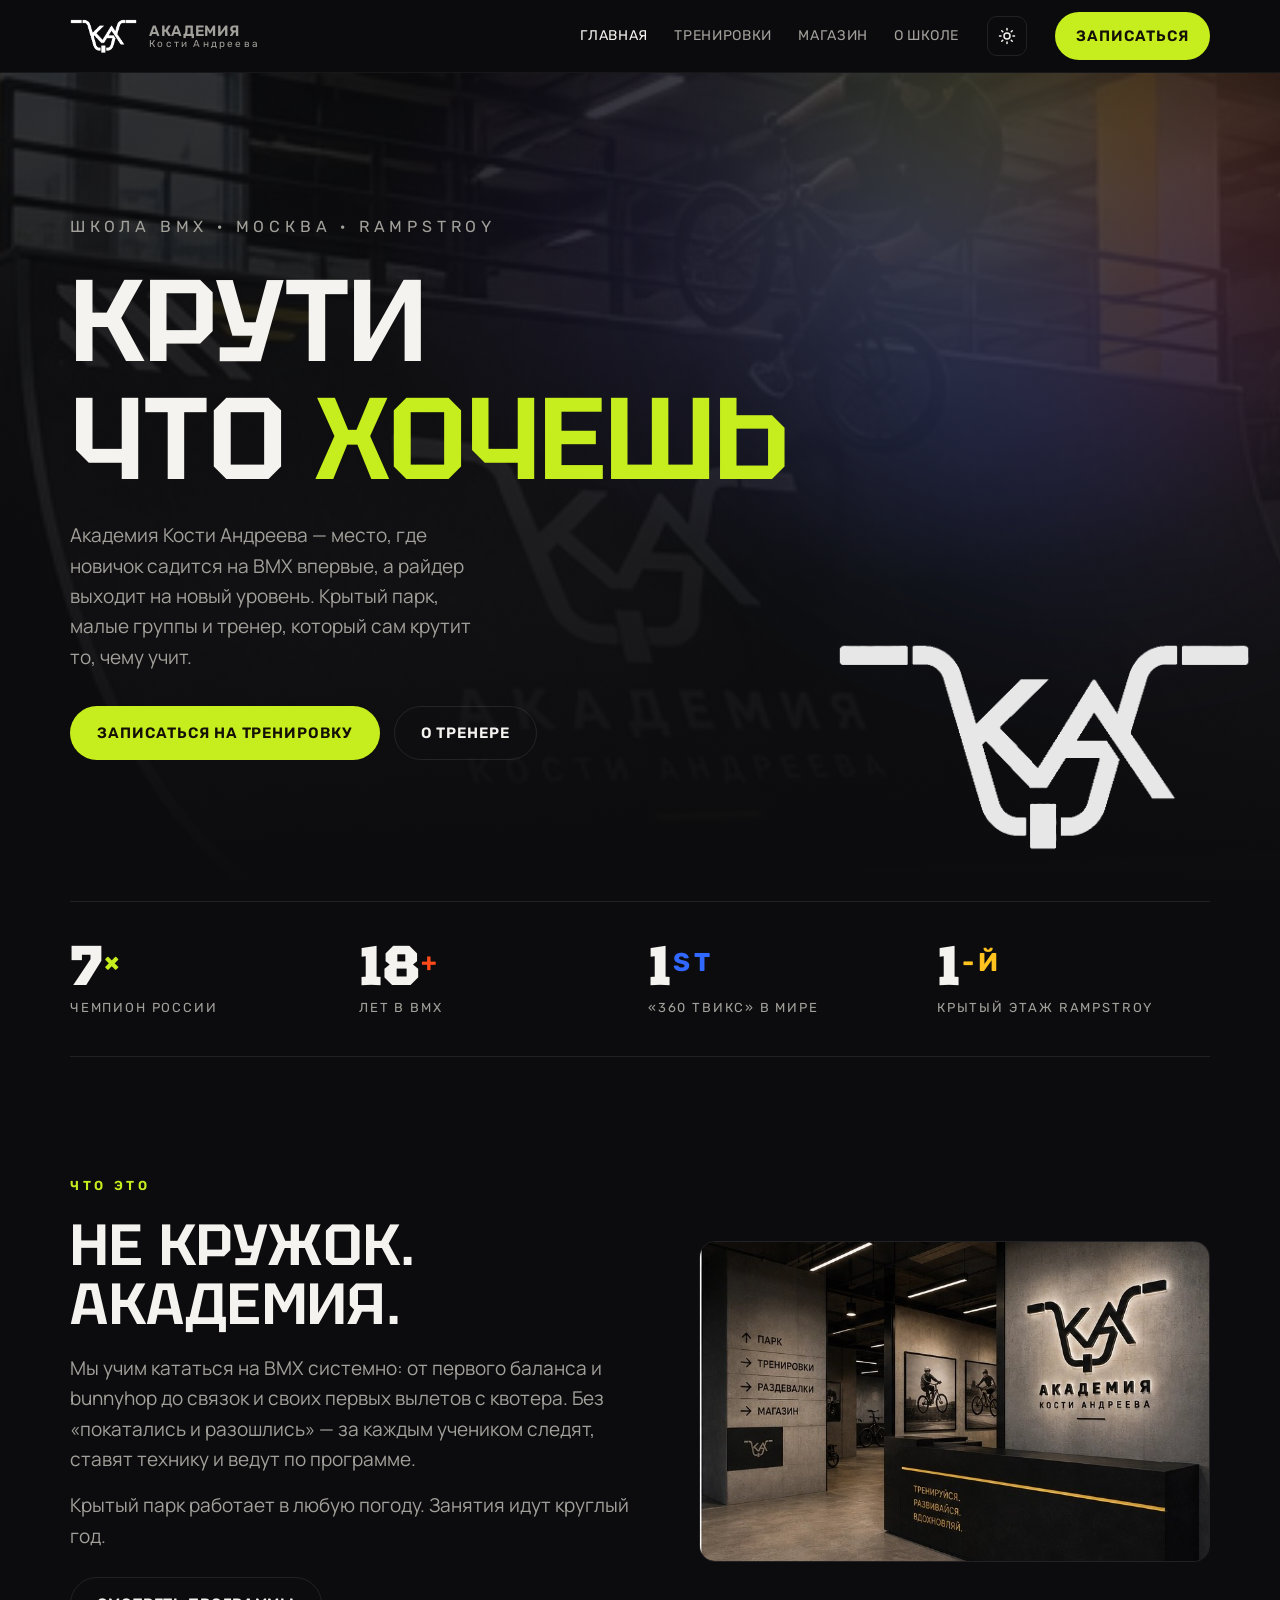
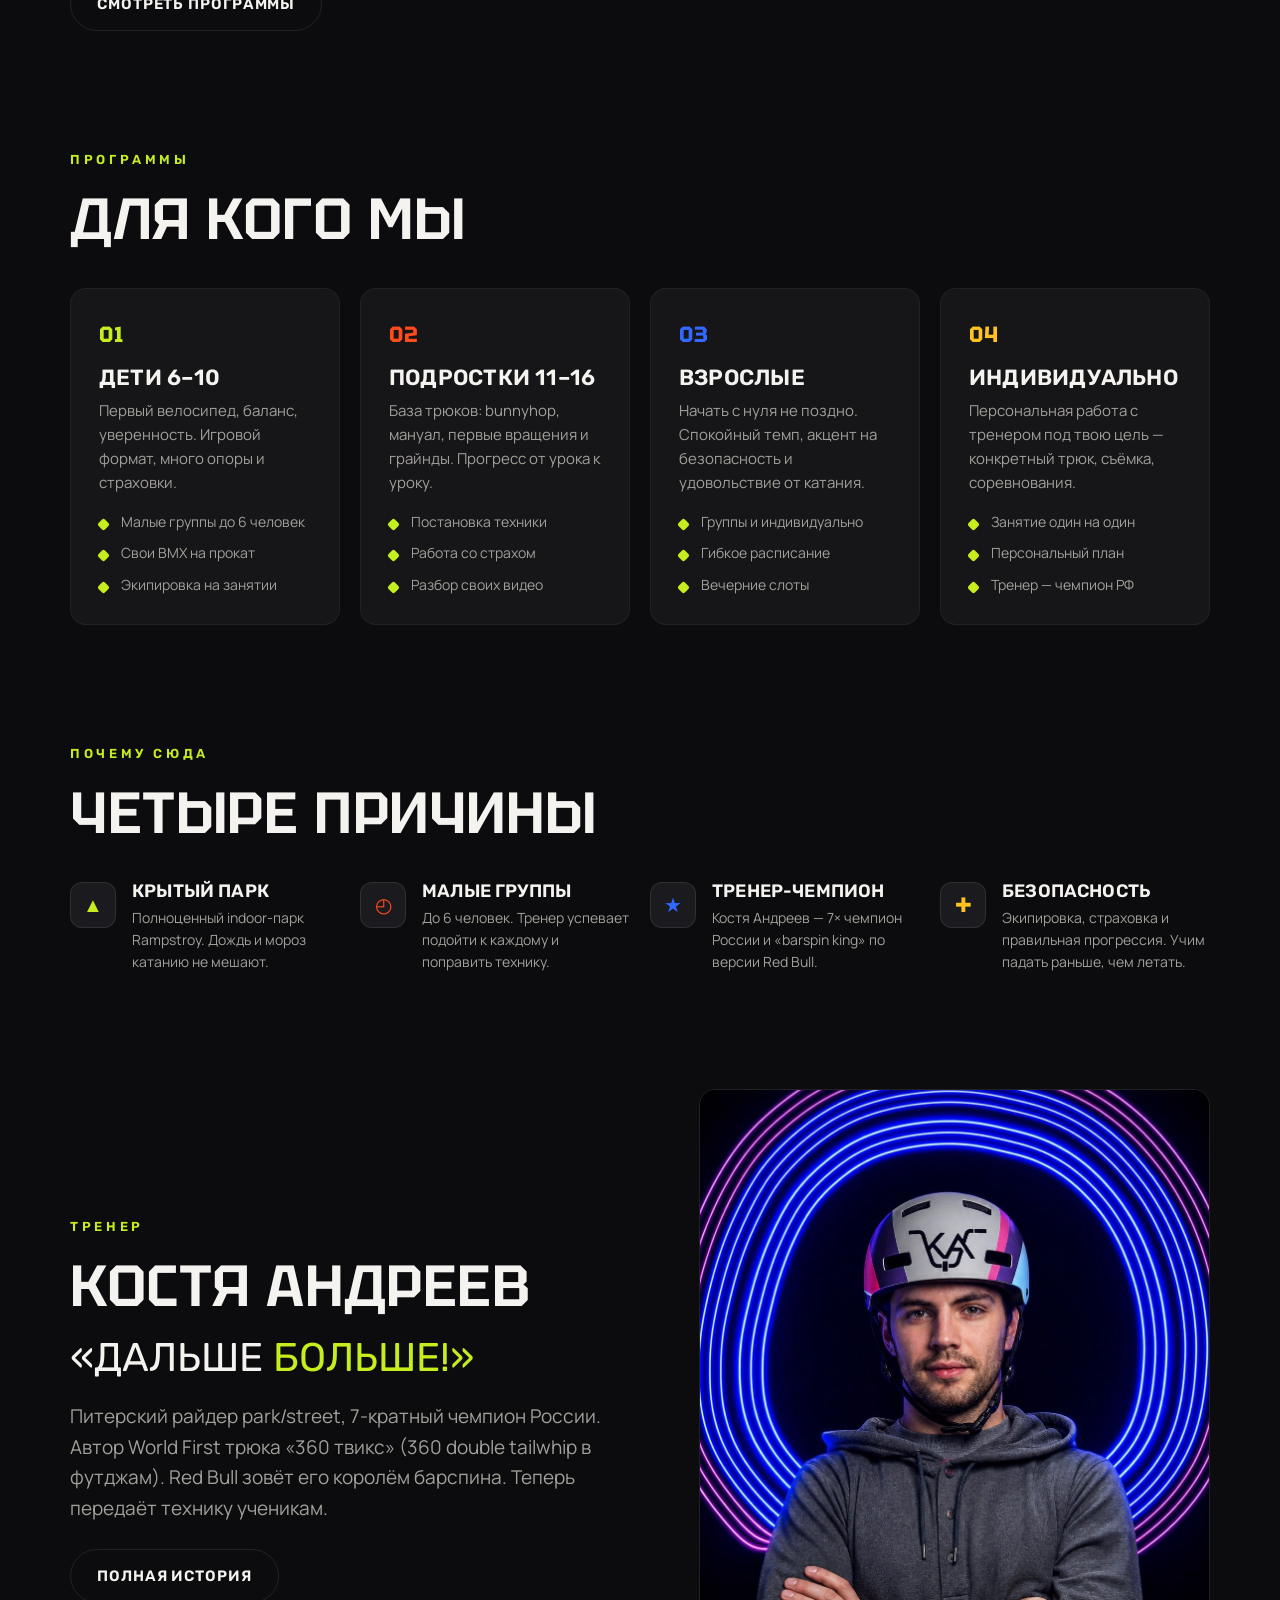
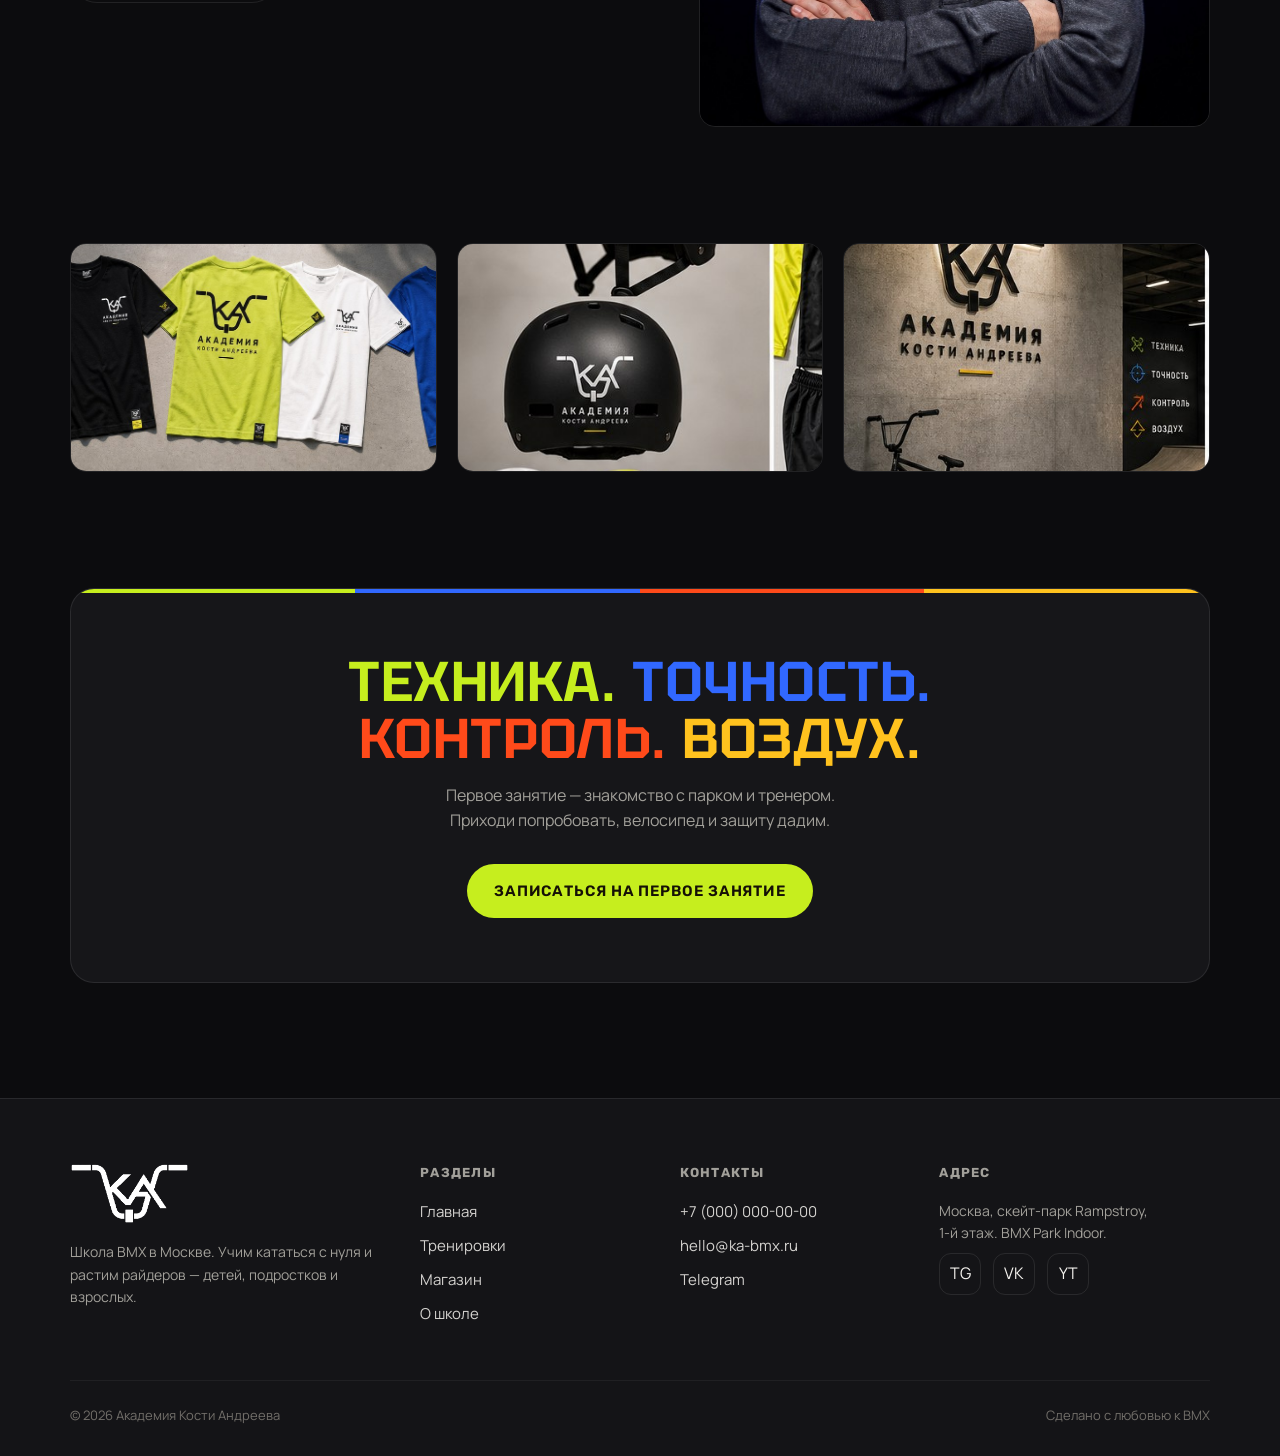
==== commit 41124676: "Светлая тема + переключатель в шапке - палитра на CSS-переменных, светлые токены через [data-theme=l" ====
--- a/index.html
+++ b/index.html
@@ -1,6 +1,7 @@
 <!DOCTYPE html>
 <html lang="ru">
 <head>
+<script>(function(){try{var t=localStorage.getItem("theme");if(t)document.documentElement.setAttribute("data-theme",t);}catch(e){}})();</script>
 <meta charset="UTF-8">
 <meta name="viewport" content="width=device-width, initial-scale=1">
 <title>Академия Кости Андреева — школа BMX в Москве</title>
@@ -30,6 +31,7 @@
       <a href="about.html">О школе</a>
       <a class="btn btn-gold" href="training.html#zapis">Записаться</a>
     </div>
+    <button class="theme-toggle" id="themeToggle" aria-label="Переключить тему" title="Сменить тему"><svg class="i-sun" viewBox="0 0 24 24" fill="none" stroke="currentColor" stroke-width="2" stroke-linecap="round"><circle cx="12" cy="12" r="4"/><path d="M12 2v2M12 20v2M2 12h2M20 12h2M5 5l1.4 1.4M17.6 17.6 19 19M19 5l-1.4 1.4M6.4 17.6 5 19"/></svg><svg class="i-moon" viewBox="0 0 24 24" fill="currentColor"><path d="M21 12.8A9 9 0 1 1 11.2 3 7 7 0 0 0 21 12.8z"/></svg></button>
     <a class="btn btn-gold desk" href="training.html#zapis">Записаться</a>
     <button class="burger" aria-label="Меню"><span></span><span></span><span></span></button>
   </nav>
--- a/styles.css
+++ b/styles.css
@@ -68,6 +68,7 @@
 .nav-links{display:flex;gap:26px;align-items:center}
 .nav-links a{font-family:"Rubik",sans-serif;text-transform:uppercase;letter-spacing:.05em;font-size:14px;color:var(--muted);transition:color .2s}
 .nav-links a:hover,.nav-links a[aria-current="page"]{color:var(--ink)}
+.nav-links a.btn-gold{color:#0c0c0e}
 .nav .btn{padding:11px 20px}
 @media(min-width:901px){.nav-links>.btn{display:none}}
 .burger{display:none;background:none;border:0;cursor:pointer;flex-direction:column;gap:5px;padding:8px}
@@ -109,6 +110,28 @@
 .grid .feat:nth-child(4n+3) .ic{color:var(--blue)}
 .grid .feat:nth-child(4n+4) .ic{color:var(--yellow)}
 .c-lime{color:var(--lime)}.c-blue{color:var(--blue)}.c-orange{color:var(--orange)}.c-yellow{color:var(--yellow)}
+
+/* светлая тема */
+[data-theme="light"]{
+  --bg:#f4f3ef;--bg-2:#ffffff;--bg-3:#ece9e3;--card:#ffffff;
+  --ink:#15151a;--muted:#5d5b56;--muted-2:#93918c;
+  --line:rgba(0,0,0,.13);--line-2:rgba(0,0,0,.07);
+}
+[data-theme="light"] .header{background:rgba(244,243,239,.82)}
+[data-theme="light"] .brand img,[data-theme="light"] .footer img.flogo{filter:invert(1)}
+[data-theme="light"] .hero h1{color:#f6f4ef}
+[data-theme="light"] .hero .lead{color:#d3d1cb}
+[data-theme="light"] .hero .tag{color:#c0beb8}
+[data-theme="light"] .hero-cta .btn-ghost{color:#f6f4ef;border-color:rgba(255,255,255,.28)}
+[data-theme="light"] .hero-cta .btn-ghost:hover{color:var(--lime);border-color:var(--lime)}
+
+/* переключатель темы */
+.theme-toggle{width:40px;height:40px;border-radius:10px;border:1px solid var(--line);background:transparent;color:var(--ink);cursor:pointer;display:grid;place-items:center;transition:.2s;flex:0 0 auto}
+.theme-toggle:hover{border-color:var(--lime);color:var(--lime)}
+.theme-toggle svg{width:18px;height:18px}
+.theme-toggle .i-moon{display:none}
+[data-theme="light"] .theme-toggle .i-sun{display:none}
+[data-theme="light"] .theme-toggle .i-moon{display:block}
 
 /* modal-превью мерча */
 .product{cursor:pointer}
@@ -180,6 +203,7 @@
 .product .ph img{width:100%;height:100%;object-fit:cover}
 .product .ph .lg{width:52%;opacity:.9}
 .product .body{padding:18px 20px}
+.product .pill{margin-bottom:12px}
 .product h3{font-size:18px}
 .product .row{display:flex;align-items:center;justify-content:space-between;margin-top:12px}
 .product .p{font-family:"Rubik",sans-serif;font-size:22px}
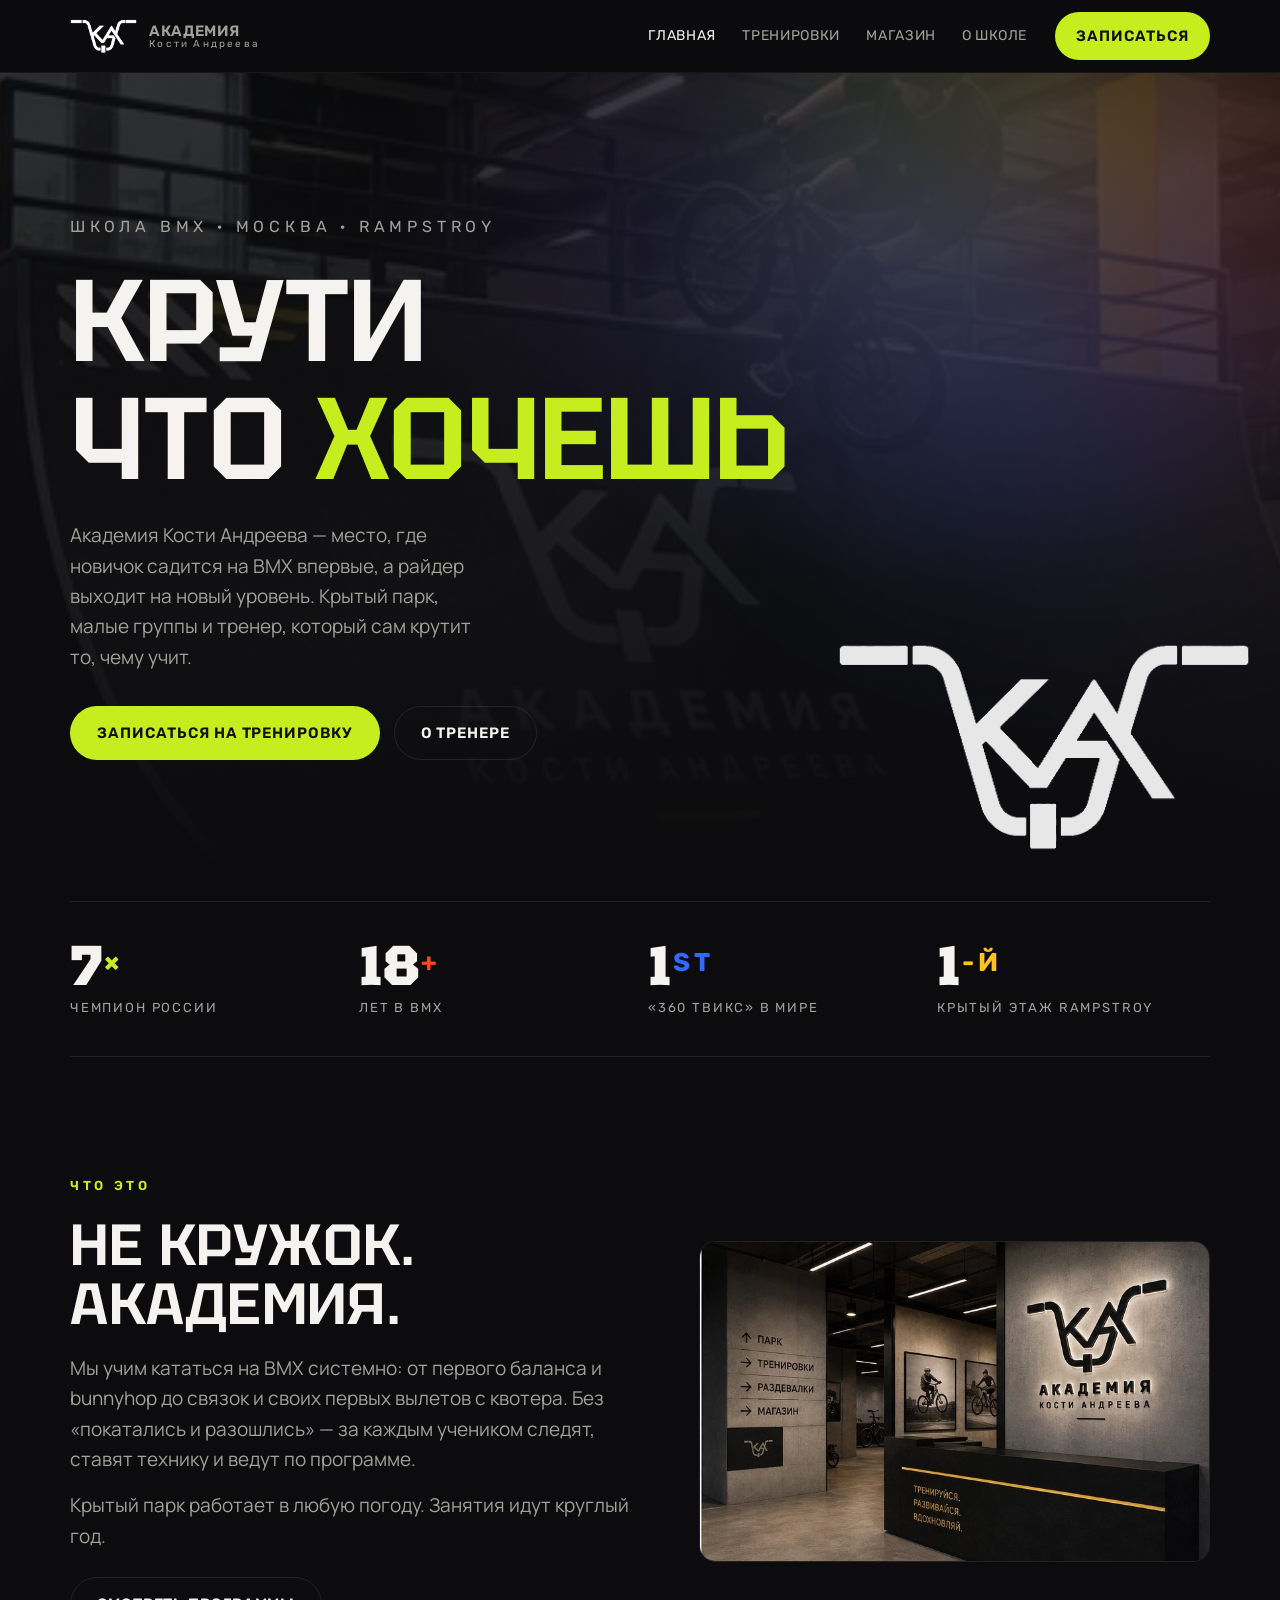
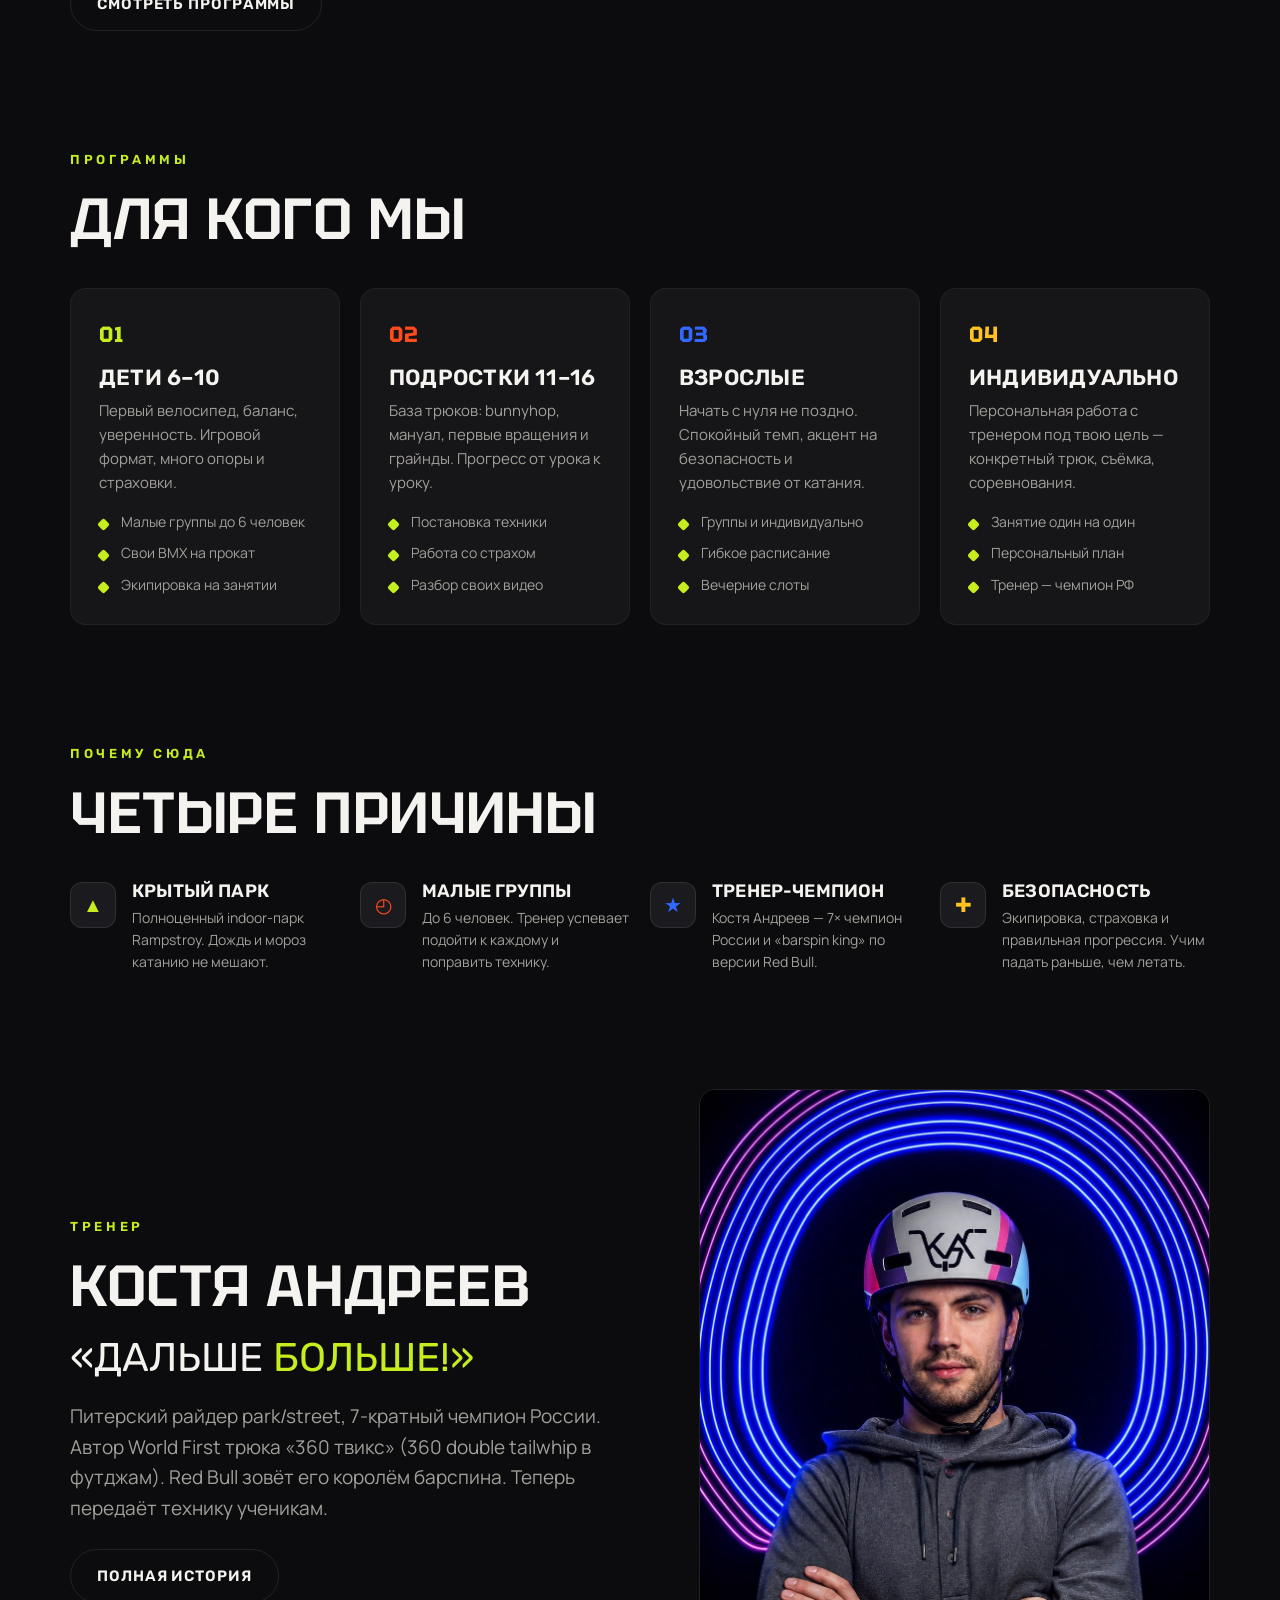
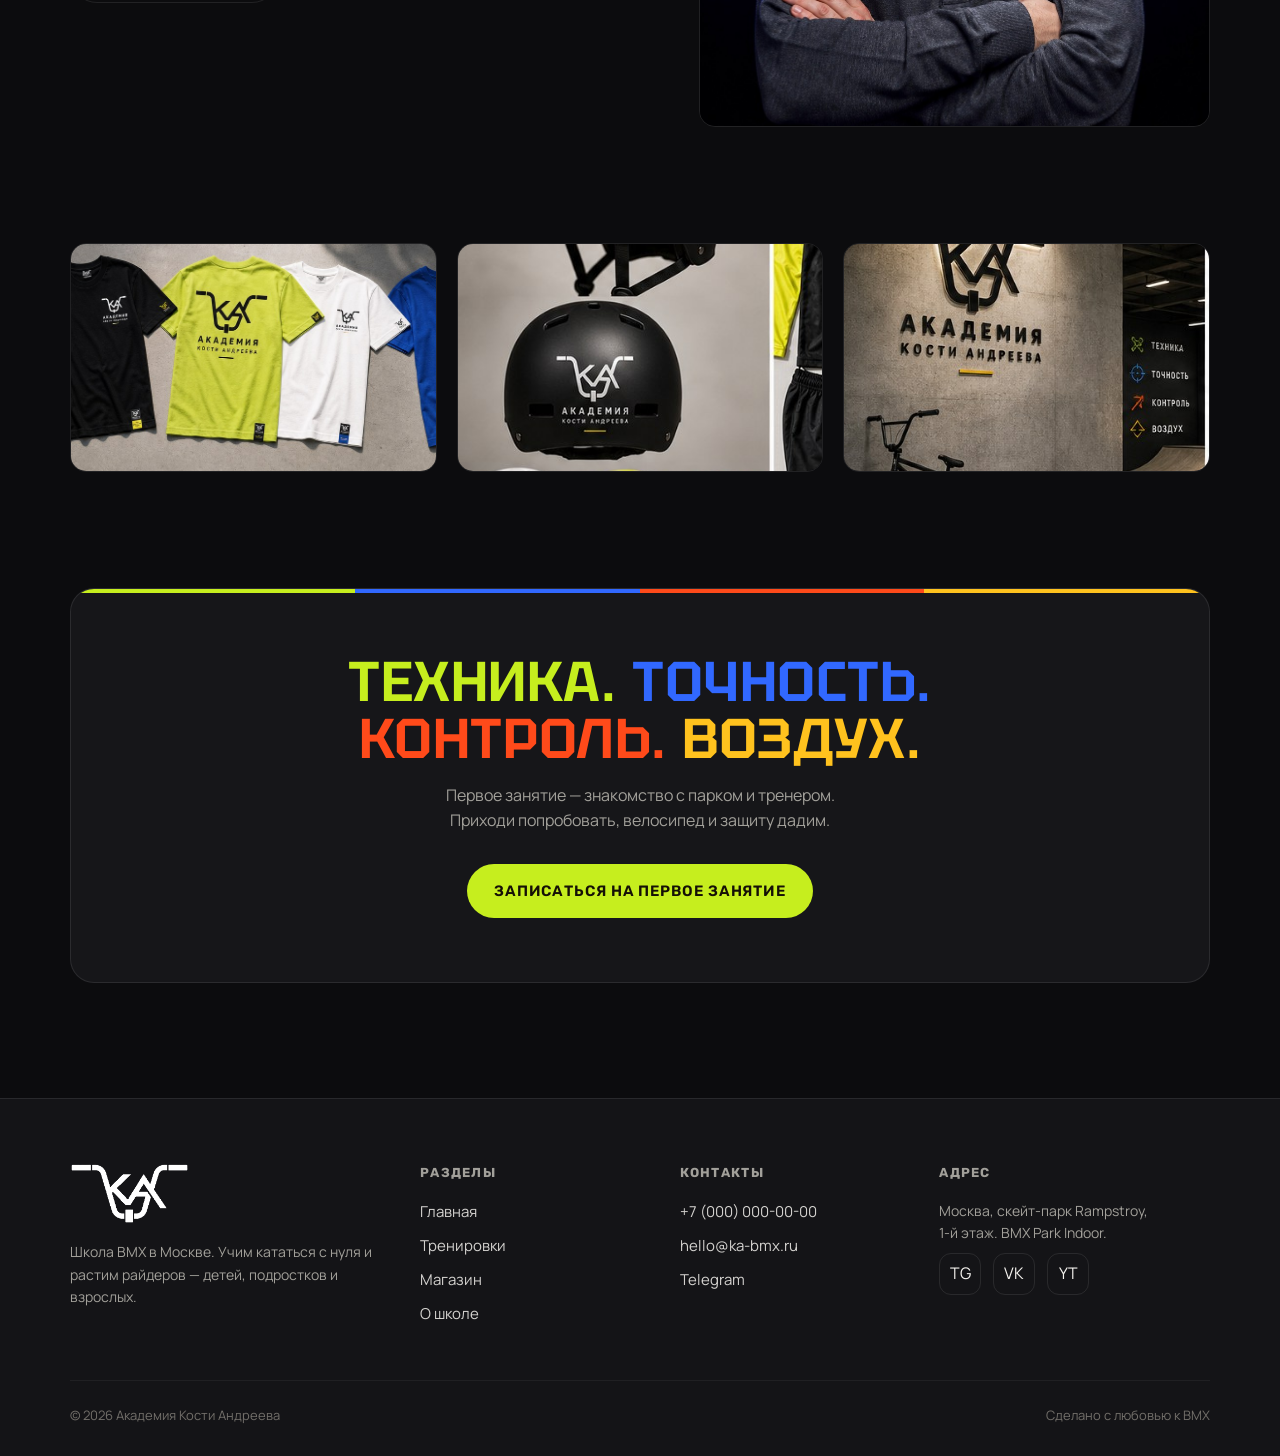
==== commit 676bc674: "Revert "Светлая тема + переключатель в шапке" This reverts commit 41124676cab9ba86bebd4950c1db94cd50" ====
--- a/index.html
+++ b/index.html
@@ -1,7 +1,6 @@
 <!DOCTYPE html>
 <html lang="ru">
 <head>
-<script>(function(){try{var t=localStorage.getItem("theme");if(t)document.documentElement.setAttribute("data-theme",t);}catch(e){}})();</script>
 <meta charset="UTF-8">
 <meta name="viewport" content="width=device-width, initial-scale=1">
 <title>Академия Кости Андреева — школа BMX в Москве</title>
@@ -31,7 +30,6 @@
       <a href="about.html">О школе</a>
       <a class="btn btn-gold" href="training.html#zapis">Записаться</a>
     </div>
-    <button class="theme-toggle" id="themeToggle" aria-label="Переключить тему" title="Сменить тему"><svg class="i-sun" viewBox="0 0 24 24" fill="none" stroke="currentColor" stroke-width="2" stroke-linecap="round"><circle cx="12" cy="12" r="4"/><path d="M12 2v2M12 20v2M2 12h2M20 12h2M5 5l1.4 1.4M17.6 17.6 19 19M19 5l-1.4 1.4M6.4 17.6 5 19"/></svg><svg class="i-moon" viewBox="0 0 24 24" fill="currentColor"><path d="M21 12.8A9 9 0 1 1 11.2 3 7 7 0 0 0 21 12.8z"/></svg></button>
     <a class="btn btn-gold desk" href="training.html#zapis">Записаться</a>
     <button class="burger" aria-label="Меню"><span></span><span></span><span></span></button>
   </nav>
--- a/styles.css
+++ b/styles.css
@@ -111,28 +111,6 @@
 .grid .feat:nth-child(4n+4) .ic{color:var(--yellow)}
 .c-lime{color:var(--lime)}.c-blue{color:var(--blue)}.c-orange{color:var(--orange)}.c-yellow{color:var(--yellow)}
 
-/* светлая тема */
-[data-theme="light"]{
-  --bg:#f4f3ef;--bg-2:#ffffff;--bg-3:#ece9e3;--card:#ffffff;
-  --ink:#15151a;--muted:#5d5b56;--muted-2:#93918c;
-  --line:rgba(0,0,0,.13);--line-2:rgba(0,0,0,.07);
-}
-[data-theme="light"] .header{background:rgba(244,243,239,.82)}
-[data-theme="light"] .brand img,[data-theme="light"] .footer img.flogo{filter:invert(1)}
-[data-theme="light"] .hero h1{color:#f6f4ef}
-[data-theme="light"] .hero .lead{color:#d3d1cb}
-[data-theme="light"] .hero .tag{color:#c0beb8}
-[data-theme="light"] .hero-cta .btn-ghost{color:#f6f4ef;border-color:rgba(255,255,255,.28)}
-[data-theme="light"] .hero-cta .btn-ghost:hover{color:var(--lime);border-color:var(--lime)}
-
-/* переключатель темы */
-.theme-toggle{width:40px;height:40px;border-radius:10px;border:1px solid var(--line);background:transparent;color:var(--ink);cursor:pointer;display:grid;place-items:center;transition:.2s;flex:0 0 auto}
-.theme-toggle:hover{border-color:var(--lime);color:var(--lime)}
-.theme-toggle svg{width:18px;height:18px}
-.theme-toggle .i-moon{display:none}
-[data-theme="light"] .theme-toggle .i-sun{display:none}
-[data-theme="light"] .theme-toggle .i-moon{display:block}
-
 /* modal-превью мерча */
 .product{cursor:pointer}
 .modal{position:fixed;inset:0;z-index:100;display:none;align-items:center;justify-content:center;padding:20px}
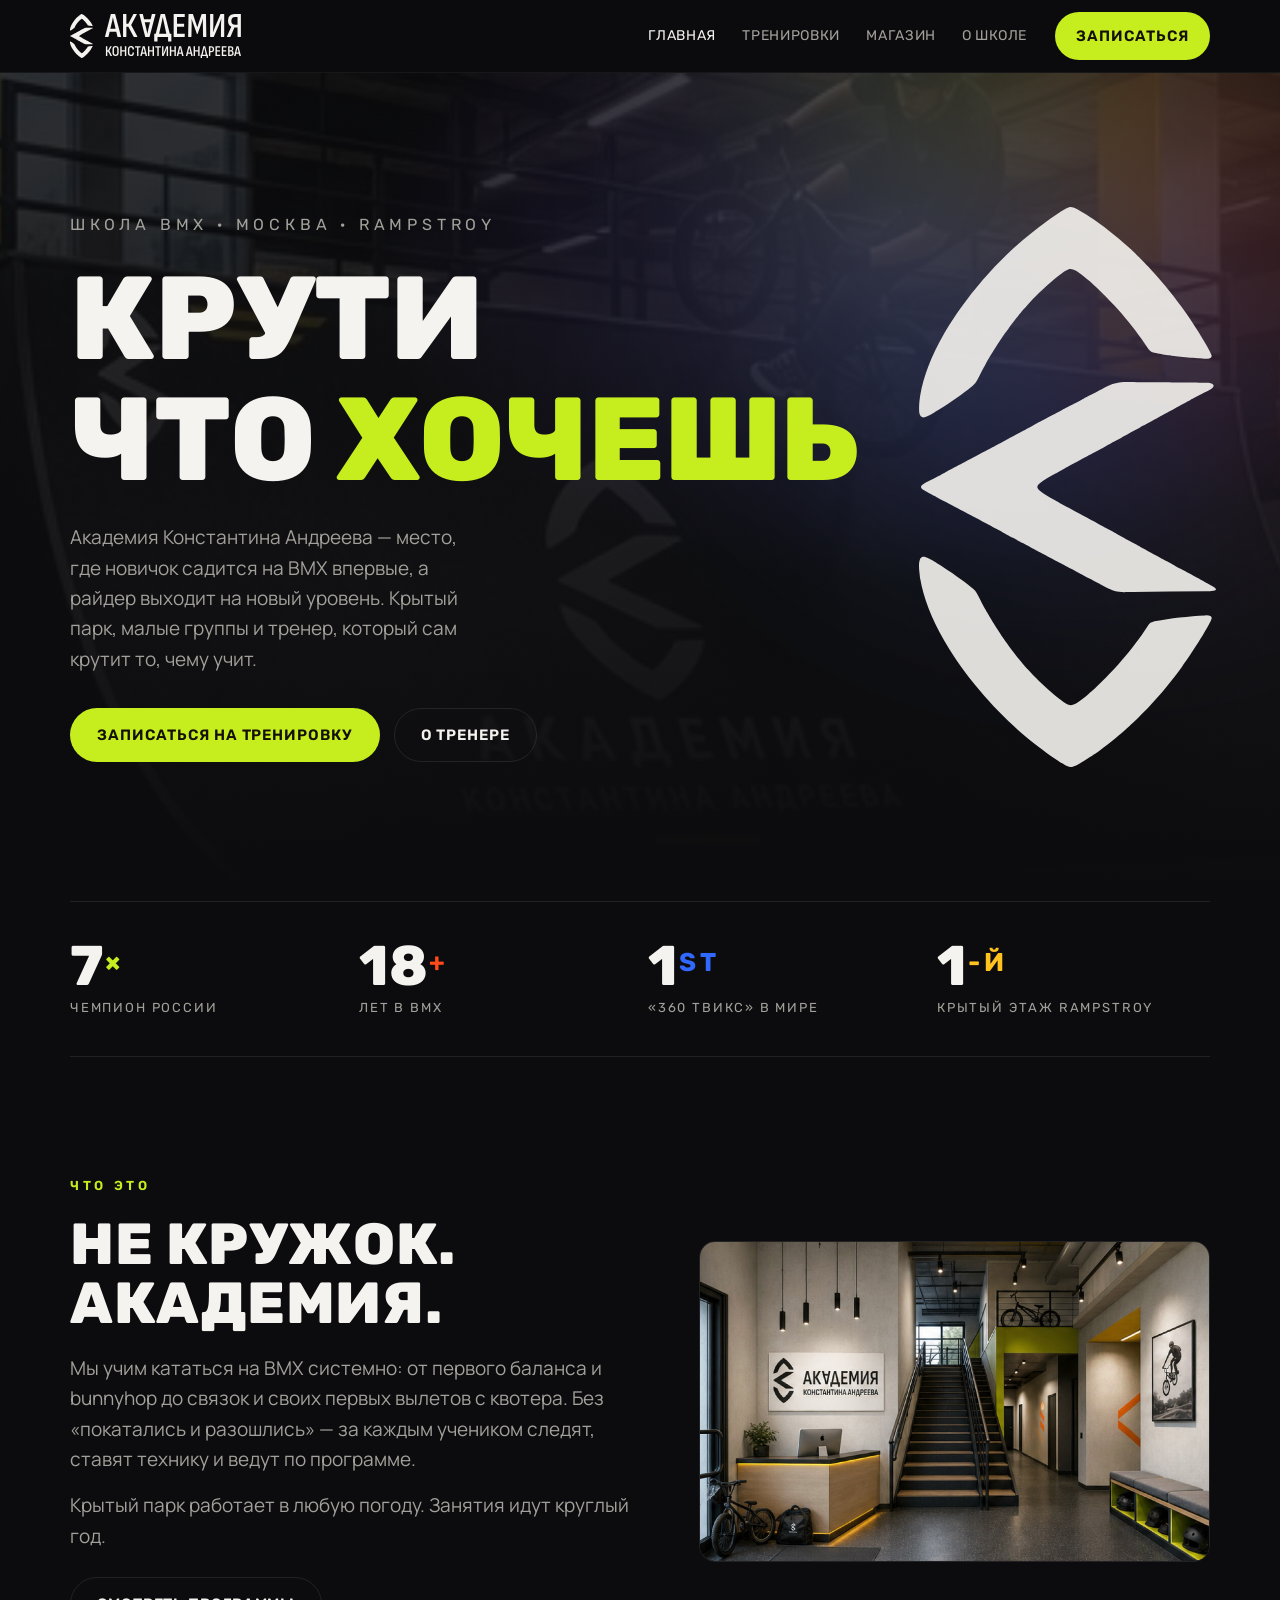
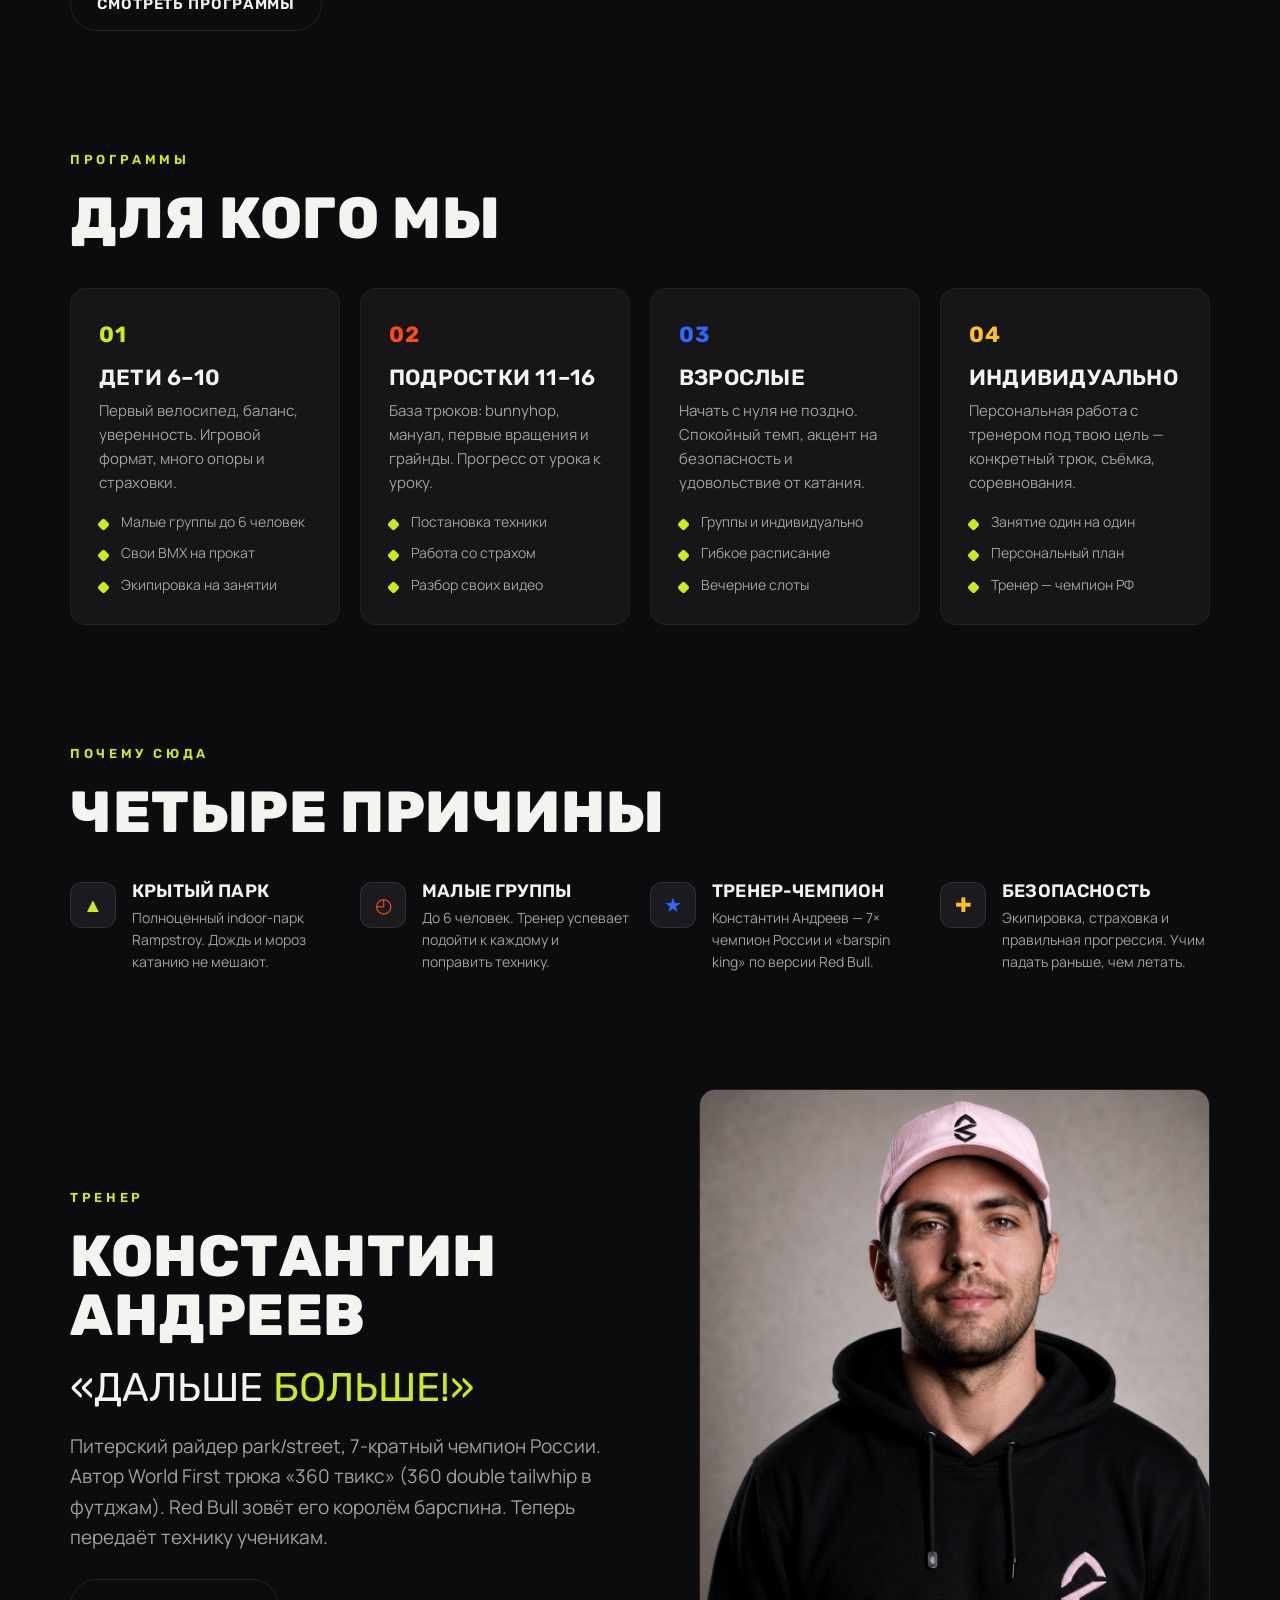
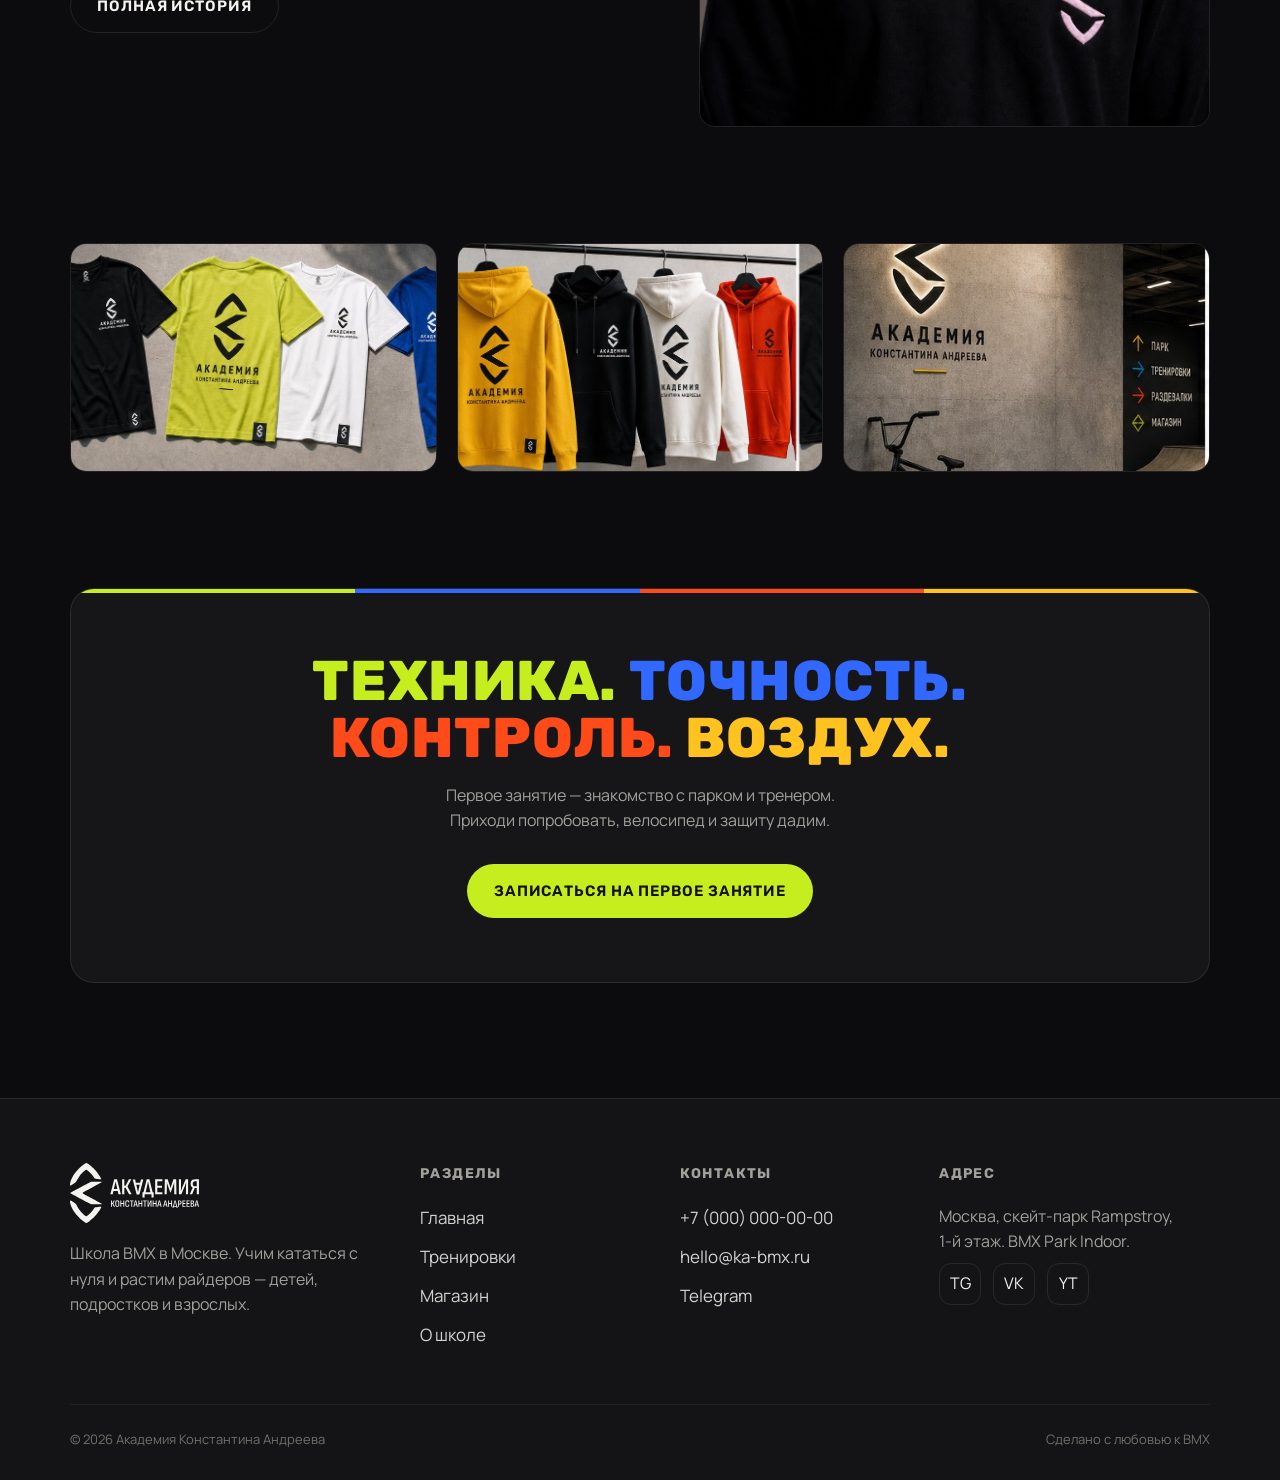
==== commit 586d5914: "Ребрендинг: новая эмблема-логотип, расширенный магазин, шрифт Rubik - логотип: официальные SVG (знак" ====
--- a/index.html
+++ b/index.html
@@ -3,16 +3,16 @@
 <head>
 <meta charset="UTF-8">
 <meta name="viewport" content="width=device-width, initial-scale=1">
-<title>Академия Кости Андреева — школа BMX в Москве</title>
-<meta name="description" content="BMX-школа Кости Андреева на первом этаже Rampstroy в Москве. Обучение трюкам для детей, подростков и взрослых. Крытый парк, малые группы, тренер — чемпион России.">
-<meta property="og:title" content="Академия Кости Андреева — школа BMX в Москве">
+<title>Академия Константина Андреева — школа BMX в Москве</title>
+<meta name="description" content="BMX-школа Константина Андреева на первом этаже Rampstroy в Москве. Обучение трюкам для детей, подростков и взрослых. Крытый парк, малые группы, тренер — чемпион России.">
+<meta property="og:title" content="Академия Константина Андреева — школа BMX в Москве">
 <meta property="og:description" content="Крытый парк, малые группы, тренер — 7× чемпион России. Тренируйся. Развивайся. Вдохновляй.">
 <meta property="og:image" content="assets/img/building.jpg">
 <link rel="icon" type="image/png" sizes="32x32" href="assets/logo/favicon-32.png">
 <link rel="apple-touch-icon" href="assets/logo/favicon-180.png">
 <link rel="preconnect" href="https://fonts.googleapis.com">
 <link rel="preconnect" href="https://fonts.gstatic.com" crossorigin>
-<link href="https://fonts.googleapis.com/css2?family=Tektur:wght@600;700;800;900&family=Rubik:wght@500;600;700;800;900&family=Manrope:wght@400;500;600;700&display=swap&subset=cyrillic,latin" rel="stylesheet">
+<link href="https://fonts.googleapis.com/css2?family=Rubik:wght@500;600;700;800;900&family=Manrope:wght@400;500;600;700&display=swap&subset=cyrillic,latin" rel="stylesheet">
 <link rel="stylesheet" href="styles.css">
 </head>
 <body>
@@ -20,8 +20,9 @@
 <header class="header">
   <nav class="nav container">
     <a class="brand" href="index.html">
-      <img src="assets/logo/logo-mark-white.png" alt="Логотип Академии Кости Андреева">
-      <span style="line-height:1"><b>Академия</b><span>Кости Андреева</span></span>
+      <img class="brand-mark" src="assets/logo/emblem-white.svg" alt="">
+      <img class="brand-text" src="assets/logo/logo-text-white.svg" alt="Академия Константина Андреева">
+      
     </a>
     <div class="nav-links" id="menu">
       <a href="index.html" aria-current="page">Главная</a>
@@ -38,11 +39,11 @@
 <section class="hero">
   <div class="hero-bg"><img src="assets/img/ramp.jpg" alt="BMX-парк академии"></div>
   <div class="hero-glow"></div>
-  <img class="hero-mark" src="assets/logo/logo-mark-white.png" alt="">
+  <img class="hero-mark" src="assets/logo/emblem-white.svg" alt="">
   <div class="container hero-inner">
     <div class="tag">Школа BMX · Москва · Rampstroy</div>
     <h1>Крути<br>что <span class="g">хочешь</span></h1>
-    <p class="lead">Академия Кости Андреева — место, где новичок садится на BMX впервые, а райдер выходит на новый уровень. Крытый парк, малые группы и тренер, который сам крутит то, чему учит.</p>
+    <p class="lead">Академия Константина Андреева — место, где новичок садится на BMX впервые, а райдер выходит на новый уровень. Крытый парк, малые группы и тренер, который сам крутит то, чему учит.</p>
     <div class="hero-cta">
       <a class="btn btn-gold" href="training.html#zapis">Записаться на тренировку</a>
       <a class="btn btn-ghost" href="about.html">О тренере</a>
@@ -112,7 +113,7 @@
     <div class="grid g-4">
       <div class="feat reveal"><div class="ic">▲</div><div><h3>Крытый парк</h3><p>Полноценный indoor-парк Rampstroy. Дождь и мороз катанию не мешают.</p></div></div>
       <div class="feat reveal"><div class="ic">◴</div><div><h3>Малые группы</h3><p>До 6 человек. Тренер успевает подойти к каждому и поправить технику.</p></div></div>
-      <div class="feat reveal"><div class="ic">★</div><div><h3>Тренер-чемпион</h3><p>Костя Андреев — 7× чемпион России и «barspin king» по версии Red Bull.</p></div></div>
+      <div class="feat reveal"><div class="ic">★</div><div><h3>Тренер-чемпион</h3><p>Константин Андреев — 7× чемпион России и «barspin king» по версии Red Bull.</p></div></div>
       <div class="feat reveal"><div class="ic">✚</div><div><h3>Безопасность</h3><p>Экипировка, страховка и правильная прогрессия. Учим падать раньше, чем летать.</p></div></div>
     </div>
   </div>
@@ -120,10 +121,10 @@
 
 <section class="section" style="padding-top:0">
   <div class="container split rev">
-    <div class="media reveal"><img src="assets/img/rider-neon.jpg" alt="Костя Андреев"></div>
+    <div class="media reveal"><img src="assets/img/rider-hoodie.jpg" alt="Константин Андреев"></div>
     <div class="reveal">
       <div class="eyebrow">Тренер</div>
-      <h2 class="sec-title">Костя Андреев</h2>
+      <h2 class="sec-title">Константин Андреев</h2>
       <p class="quote">«Дальше <span class="g">больше!»</span></p>
       <p class="lead">Питерский райдер park/street, 7-кратный чемпион России. Автор World First трюка «360 твикс» (360 double tailwhip в футджам). Red Bull зовёт его королём барспина. Теперь передаёт технику ученикам.</p>
       <a class="btn btn-ghost" style="margin-top:26px" href="about.html">Полная история</a>
@@ -135,7 +136,7 @@
   <div class="container">
     <div class="grid g-3">
       <div class="media wide reveal"><img src="assets/img/tees.jpg" alt="Футболки академии"></div>
-      <div class="media wide reveal"><img src="assets/img/helmets.jpg" alt="Шлемы академии"></div>
+      <div class="media wide reveal"><img src="assets/img/hoodies.jpg" alt="Худи академии"></div>
       <div class="media wide reveal"><img src="assets/img/wall.jpg" alt="Логотип на стене академии"></div>
     </div>
   </div>
@@ -156,7 +157,7 @@
   <div class="container">
     <div class="f-grid">
       <div>
-        <img class="flogo" src="assets/logo/logo-mark-white.png" alt="Академия Кости Андреева">
+        <img class="flogo" src="assets/logo/logo-full-white.svg" alt="Академия Константина Андреева">
         <p class="small">Школа BMX в Москве. Учим кататься с нуля и растим райдеров — детей, подростков и взрослых.</p>
       </div>
       <div>
@@ -183,7 +184,7 @@
       </div>
     </div>
     <div class="f-bottom">
-      <span>© <span data-year>2026</span> Академия Кости Андреева</span>
+      <span>© <span data-year>2026</span> Академия Константина Андреева</span>
       <span>Сделано с любовью к BMX</span>
     </div>
   </div>
--- a/styles.css
+++ b/styles.css
@@ -12,7 +12,7 @@
   --orange:#ff4a1a;
   --blue:#3168ff;
   --yellow:#ffc21e;
-  --display:"Tektur","Rubik",Impact,sans-serif;
+  --display:"Rubik","Manrope",sans-serif;
   --line:rgba(255,255,255,.09);
   --line-2:rgba(255,255,255,.05);
   --neon-a:#3168ff;
@@ -41,7 +41,7 @@
   font-family:"Rubik",sans-serif;text-transform:uppercase;letter-spacing:.28em;
   font-size:13px;color:var(--gold);font-weight:600;display:inline-block;margin-bottom:18px;
 }
-.sec-title{font-family:var(--display);font-size:clamp(30px,5.4vw,58px)}
+.sec-title{font-family:var(--display);font-weight:800;font-size:clamp(30px,5.4vw,58px)}
 .lead{color:var(--muted);font-size:clamp(16px,2vw,19px);max-width:60ch}
 
 /* buttons */
@@ -62,7 +62,9 @@
 .header{position:sticky;top:0;z-index:50;background:rgba(12,12,14,.72);backdrop-filter:blur(14px);border-bottom:1px solid var(--line-2)}
 .nav{display:flex;align-items:center;gap:28px;height:72px}
 .brand{display:flex;align-items:center;gap:12px;margin-right:auto}
-.brand img{height:34px;width:auto}
+.brand img{width:auto}
+.brand-mark{height:44px}
+.brand-text{height:44px}
 .brand b{font-family:"Rubik",sans-serif;text-transform:uppercase;font-size:15px;letter-spacing:.04em;font-weight:600;line-height:1}
 .brand span{display:block;font-size:10px;letter-spacing:.22em;color:var(--muted);font-family:"Rubik",sans-serif}
 .nav-links{display:flex;gap:26px;align-items:center}
@@ -85,13 +87,14 @@
   background:conic-gradient(from 200deg,var(--neon-a),var(--neon-b),var(--neon-c),var(--neon-a));
   filter:blur(120px);opacity:.22;pointer-events:none}
 .hero-inner{position:relative;z-index:1;padding-top:60px;padding-bottom:60px}
-.hero h1{font-family:var(--display);font-size:clamp(42px,9.4vw,116px);letter-spacing:-.01em}
+.hero h1{font-family:var(--display);font-weight:800;font-size:clamp(42px,11vw,118px);letter-spacing:-.01em}
 .hero h1 .g{color:var(--gold)}
 .hero .tag{font-family:"Rubik",sans-serif;text-transform:uppercase;letter-spacing:.3em;color:var(--muted);font-size:clamp(12px,2.4vw,16px);margin-bottom:22px}
 .hero .lead{margin:22px 0 34px;max-width:34ch}
 .hero-cta{display:flex;gap:14px;flex-wrap:wrap}
-.hero-mark{position:absolute;right:2%;bottom:6%;width:min(38vw,420px);opacity:.9;z-index:1;pointer-events:none}
+.hero-mark{position:absolute;right:5%;top:50%;transform:translateY(-50%);height:min(78vh,560px);width:auto;opacity:.9;z-index:1;pointer-events:none}
 @media(max-width:820px){.hero-mark{display:none}}
+@media(max-width:600px){.brand-mark{height:38px}.brand-text{height:38px}}
 
 /* stats */
 .stats{display:grid;grid-template-columns:repeat(4,1fr);gap:16px;border-top:1px solid var(--line);border-bottom:1px solid var(--line);padding:36px 0}
@@ -113,6 +116,8 @@
 
 /* modal-превью мерча */
 .product{cursor:pointer}
+.cat-head{margin:46px 0 22px}
+.cat-head:first-child{margin-top:0}
 .modal{position:fixed;inset:0;z-index:100;display:none;align-items:center;justify-content:center;padding:20px}
 .modal.open{display:flex}
 .modal-ov{position:absolute;inset:0;background:rgba(6,6,8,.82);backdrop-filter:blur(6px)}
@@ -122,8 +127,8 @@
 .modal-info{padding:clamp(24px,4vw,40px);display:flex;flex-direction:column}
 .modal-close{position:absolute;top:14px;right:14px;z-index:2;width:40px;height:40px;border-radius:50%;border:1px solid var(--line);background:rgba(0,0,0,.45);color:var(--ink);font-size:22px;line-height:1;cursor:pointer;display:grid;place-items:center;transition:.2s}
 .modal-close:hover{border-color:var(--lime);color:var(--lime)}
-.modal-info h3{font-family:var(--display);font-size:clamp(24px,3vw,34px);margin-bottom:6px}
-.modal-price{font-family:var(--display);font-size:28px;color:var(--lime);margin:4px 0 18px}
+.modal-info h3{font-family:var(--display);font-weight:800;font-size:clamp(24px,3vw,34px);margin-bottom:6px}
+.modal-price{font-family:var(--display);font-weight:800;font-size:28px;color:var(--lime);margin:4px 0 18px}
 .modal-info p{color:var(--muted);font-size:15px;margin-bottom:22px}
 .modal-lbl{font-family:"Rubik",sans-serif;text-transform:uppercase;letter-spacing:.1em;font-size:12px;color:var(--muted);margin-bottom:10px}
 .chips{display:flex;flex-wrap:wrap;gap:8px;margin-bottom:22px}
@@ -191,7 +196,7 @@
 .band{background:var(--card);border:1px solid var(--line);border-radius:24px;padding:clamp(34px,6vw,64px);text-align:center;position:relative;overflow:hidden}
 .band::before{content:"";position:absolute;left:0;right:0;top:0;height:4px;background:linear-gradient(90deg,var(--lime) 0 25%,var(--blue) 25% 50%,var(--orange) 50% 75%,var(--yellow) 75% 100%)}
 .band>*{position:relative}
-.band h2{font-family:var(--display);font-size:clamp(28px,5.6vw,56px)}
+.band h2{font-family:var(--display);font-weight:800;font-size:clamp(28px,5.6vw,56px)}
 .band p{color:var(--muted);margin:16px auto 30px;max-width:44ch}
 
 /* about / features */
@@ -206,10 +211,10 @@
 @media(max-width:860px){.f-grid{grid-template-columns:1fr 1fr}}
 @media(max-width:520px){.f-grid{grid-template-columns:1fr}}
 .footer img.flogo{height:60px;width:auto;margin-bottom:18px}
-.footer h4{font-family:"Rubik",sans-serif;text-transform:uppercase;letter-spacing:.1em;font-size:13px;color:var(--muted);margin-bottom:16px}
-.footer a.fl{display:block;color:var(--ink);opacity:.85;margin-bottom:10px;font-size:15px;transition:color .2s}
+.footer h4{font-family:"Rubik",sans-serif;text-transform:uppercase;letter-spacing:.1em;font-size:14px;color:var(--muted);margin-bottom:18px}
+.footer a.fl{display:block;color:var(--ink);opacity:.85;margin-bottom:12px;font-size:17px;transition:color .2s}
 .footer a.fl:hover{color:var(--gold)}
-.footer p.small{color:var(--muted);font-size:14px}
+.footer p.small{color:var(--muted);font-size:16px}
 .socials{display:flex;gap:12px;margin-top:8px}
 .socials a{width:42px;height:42px;border:1px solid var(--line);border-radius:12px;display:grid;place-items:center;color:var(--ink);transition:.2s}
 .socials a:hover{border-color:var(--gold);color:var(--gold)}
@@ -218,7 +223,7 @@
 /* page hero (inner pages) */
 .phero{padding:clamp(48px,8vw,96px) 0 clamp(28px,4vw,48px);border-bottom:1px solid var(--line-2);position:relative;overflow:hidden}
 .phero .hero-glow{opacity:.16;width:480px;height:480px;right:-80px;top:-140px}
-.phero h1{font-family:var(--display);font-size:clamp(38px,8vw,84px)}
+.phero h1{font-family:var(--display);font-weight:800;font-size:clamp(34px,8vw,84px)}
 .phero p{color:var(--muted);margin-top:16px;max-width:56ch}
 
 /* reveal */
